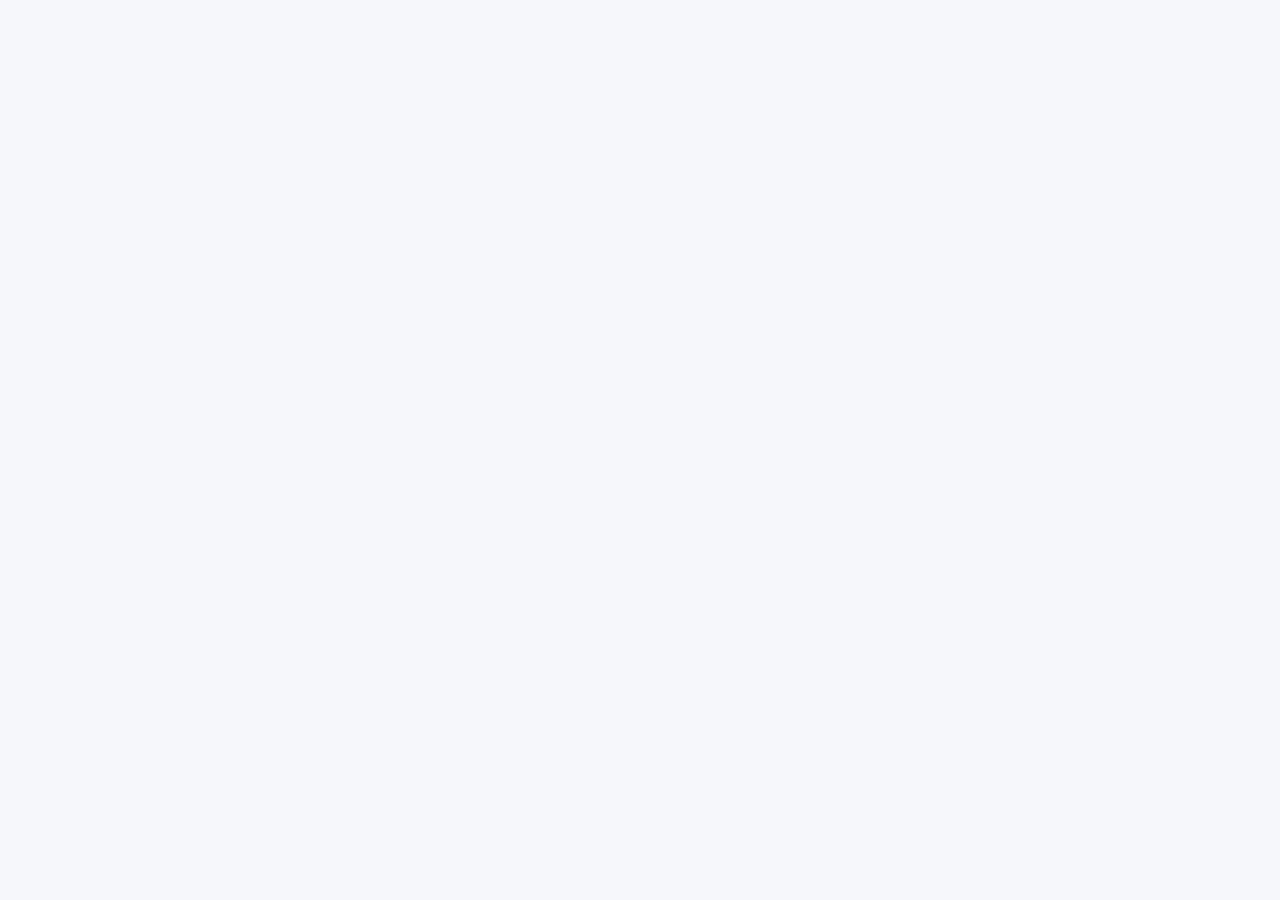
==== championship-blueprint/index.html @ 5289adf3 "Rename featured presentation path and remove kimi URL" ====
<!doctype html>
<html lang="en">
  <head>
    <meta charset="UTF-8" />
    <meta name="viewport" content="width=device-width, initial-scale=1.0" />
    <title>Championship Blueprint</title>
    <link rel="preconnect" href="https://fonts.googleapis.com" />
    <link rel="preconnect" href="https://fonts.gstatic.com" crossorigin />
    <link href="https://fonts.googleapis.com/css2?family=Inter:wght@400;500;600&family=JetBrains+Mono:wght@400;700&family=Oswald:wght@500;700&display=swap" rel="stylesheet" />
    <script type="module" crossorigin src="./assets/index-D-6flBVo.js"></script>
    <link rel="stylesheet" crossorigin href="./assets/index-B8lQ7ONb.css">
  </head>
  <body>
    <div id="root"></div>
  </body>
</html>
---- championship-blueprint/assets/index-B8lQ7ONb.css ----
*,:before,:after{--tw-border-spacing-x: 0;--tw-border-spacing-y: 0;--tw-translate-x: 0;--tw-translate-y: 0;--tw-rotate: 0;--tw-skew-x: 0;--tw-skew-y: 0;--tw-scale-x: 1;--tw-scale-y: 1;--tw-pan-x: ;--tw-pan-y: ;--tw-pinch-zoom: ;--tw-scroll-snap-strictness: proximity;--tw-gradient-from-position: ;--tw-gradient-via-position: ;--tw-gradient-to-position: ;--tw-ordinal: ;--tw-slashed-zero: ;--tw-numeric-figure: ;--tw-numeric-spacing: ;--tw-numeric-fraction: ;--tw-ring-inset: ;--tw-ring-offset-width: 0px;--tw-ring-offset-color: #fff;--tw-ring-color: rgb(59 130 246 / .5);--tw-ring-offset-shadow: 0 0 #0000;--tw-ring-shadow: 0 0 #0000;--tw-shadow: 0 0 #0000;--tw-shadow-colored: 0 0 #0000;--tw-blur: ;--tw-brightness: ;--tw-contrast: ;--tw-grayscale: ;--tw-hue-rotate: ;--tw-invert: ;--tw-saturate: ;--tw-sepia: ;--tw-drop-shadow: ;--tw-backdrop-blur: ;--tw-backdrop-brightness: ;--tw-backdrop-contrast: ;--tw-backdrop-grayscale: ;--tw-backdrop-hue-rotate: ;--tw-backdrop-invert: ;--tw-backdrop-opacity: ;--tw-backdrop-saturate: ;--tw-backdrop-sepia: ;--tw-contain-size: ;--tw-contain-layout: ;--tw-contain-paint: ;--tw-contain-style: }::backdrop{--tw-border-spacing-x: 0;--tw-border-spacing-y: 0;--tw-translate-x: 0;--tw-translate-y: 0;--tw-rotate: 0;--tw-skew-x: 0;--tw-skew-y: 0;--tw-scale-x: 1;--tw-scale-y: 1;--tw-pan-x: ;--tw-pan-y: ;--tw-pinch-zoom: ;--tw-scroll-snap-strictness: proximity;--tw-gradient-from-position: ;--tw-gradient-via-position: ;--tw-gradient-to-position: ;--tw-ordinal: ;--tw-slashed-zero: ;--tw-numeric-figure: ;--tw-numeric-spacing: ;--tw-numeric-fraction: ;--tw-ring-inset: ;--tw-ring-offset-width: 0px;--tw-ring-offset-color: #fff;--tw-ring-color: rgb(59 130 246 / .5);--tw-ring-offset-shadow: 0 0 #0000;--tw-ring-shadow: 0 0 #0000;--tw-shadow: 0 0 #0000;--tw-shadow-colored: 0 0 #0000;--tw-blur: ;--tw-brightness: ;--tw-contrast: ;--tw-grayscale: ;--tw-hue-rotate: ;--tw-invert: ;--tw-saturate: ;--tw-sepia: ;--tw-drop-shadow: ;--tw-backdrop-blur: ;--tw-backdrop-brightness: ;--tw-backdrop-contrast: ;--tw-backdrop-grayscale: ;--tw-backdrop-hue-rotate: ;--tw-backdrop-invert: ;--tw-backdrop-opacity: ;--tw-backdrop-saturate: ;--tw-backdrop-sepia: ;--tw-contain-size: ;--tw-contain-layout: ;--tw-contain-paint: ;--tw-contain-style: }*,:before,:after{box-sizing:border-box;border-width:0;border-style:solid;border-color:#e5e7eb}:before,:after{--tw-content: ""}html,:host{line-height:1.5;-webkit-text-size-adjust:100%;-moz-tab-size:4;-o-tab-size:4;tab-size:4;font-family:ui-sans-serif,system-ui,sans-serif,"Apple Color Emoji","Segoe UI Emoji",Segoe UI Symbol,"Noto Color Emoji";font-feature-settings:normal;font-variation-settings:normal;-webkit-tap-highlight-color:transparent}body{margin:0;line-height:inherit}hr{height:0;color:inherit;border-top-width:1px}abbr:where([title]){-webkit-text-decoration:underline dotted;text-decoration:underline dotted}h1,h2,h3,h4,h5,h6{font-size:inherit;font-weight:inherit}a{color:inherit;text-decoration:inherit}b,strong{font-weight:bolder}code,kbd,samp,pre{font-family:JetBrains Mono,monospace;font-feature-settings:normal;font-variation-settings:normal;font-size:1em}small{font-size:80%}sub,sup{font-size:75%;line-height:0;position:relative;vertical-align:baseline}sub{bottom:-.25em}sup{top:-.5em}table{text-indent:0;border-color:inherit;border-collapse:collapse}button,input,optgroup,select,textarea{font-family:inherit;font-feature-settings:inherit;font-variation-settings:inherit;font-size:100%;font-weight:inherit;line-height:inherit;letter-spacing:inherit;color:inherit;margin:0;padding:0}button,select{text-transform:none}button,input:where([type=button]),input:where([type=reset]),input:where([type=submit]){-webkit-appearance:button;background-color:transparent;background-image:none}:-moz-focusring{outline:auto}:-moz-ui-invalid{box-shadow:none}progress{vertical-align:baseline}::-webkit-inner-spin-button,::-webkit-outer-spin-button{height:auto}[type=search]{-webkit-appearance:textfield;outline-offset:-2px}::-webkit-search-decoration{-webkit-appearance:none}::-webkit-file-upload-button{-webkit-appearance:button;font:inherit}summary{display:list-item}blockquote,dl,dd,h1,h2,h3,h4,h5,h6,hr,figure,p,pre{margin:0}fieldset{margin:0;padding:0}legend{padding:0}ol,ul,menu{list-style:none;margin:0;padding:0}dialog{padding:0}textarea{resize:vertical}input::-moz-placeholder,textarea::-moz-placeholder{opacity:1;color:#9ca3af}input::placeholder,textarea::placeholder{opacity:1;color:#9ca3af}button,[role=button]{cursor:pointer}:disabled{cursor:default}img,svg,video,canvas,audio,iframe,embed,object{display:block;vertical-align:middle}img,video{max-width:100%;height:auto}[hidden]:where(:not([hidden=until-found])){display:none}:root{--background: 220 30% 97%;--foreground: 216 55% 14%;--card: 0 0% 100%;--card-foreground: 216 55% 14%;--popover: 0 0% 100%;--popover-foreground: 216 55% 14%;--primary: 48 91% 52%;--primary-foreground: 216 55% 14%;--secondary: 220 25% 94%;--secondary-foreground: 216 55% 14%;--muted: 220 25% 94%;--muted-foreground: 218 18% 50%;--accent: 216 55% 14%;--accent-foreground: 0 0% 100%;--destructive: 355 78% 56%;--destructive-foreground: 0 0% 100%;--border: 220 20% 88%;--input: 220 20% 88%;--ring: 48 91% 52%;--radius: .625rem;--sidebar-background: 0 0% 100%;--sidebar-foreground: 216 55% 14%;--sidebar-primary: 48 91% 52%;--sidebar-primary-foreground: 216 55% 14%;--sidebar-accent: 220 25% 94%;--sidebar-accent-foreground: 216 55% 14%;--sidebar-border: 220 20% 88%;--sidebar-ring: 48 91% 52%}body{background-color:hsl(var(--background));color:hsl(var(--foreground));font-family:Inter,sans-serif;-webkit-font-smoothing:antialiased;-moz-osx-font-smoothing:grayscale}h1,h2,h3,h4,h5,h6{font-family:Oswald,sans-serif}*{border-color:hsl(var(--border))}.container{width:100%}@media(min-width:640px){.container{max-width:640px}}@media(min-width:768px){.container{max-width:768px}}@media(min-width:1024px){.container{max-width:1024px}}@media(min-width:1280px){.container{max-width:1280px}}@media(min-width:1536px){.container{max-width:1536px}}.sr-only{position:absolute;width:1px;height:1px;padding:0;margin:-1px;overflow:hidden;clip:rect(0,0,0,0);white-space:nowrap;border-width:0}.pointer-events-none{pointer-events:none}.visible{visibility:visible}.invisible{visibility:hidden}.fixed{position:fixed}.absolute{position:absolute}.relative{position:relative}.inset-0{inset:0}.inset-x-0{left:0;right:0}.inset-y-0{top:0;bottom:0}.-bottom-12{bottom:-3rem}.-left-12{left:-3rem}.-right-12{right:-3rem}.-top-12{top:-3rem}.bottom-0{bottom:0}.bottom-20{bottom:5rem}.bottom-6{bottom:1.5rem}.left-0{left:0}.left-1\/2{left:50%}.left-10{left:2.5rem}.left-2{left:.5rem}.left-\[50\%\]{left:50%}.right-0{right:0}.right-1{right:.25rem}.right-10{right:2.5rem}.right-2{right:.5rem}.right-3{right:.75rem}.right-4{right:1rem}.top-0{top:0}.top-1\.5{top:.375rem}.top-1\/2{top:50%}.top-20{top:5rem}.top-3\.5{top:.875rem}.top-4{top:1rem}.top-\[1px\]{top:1px}.top-\[50\%\]{top:50%}.top-\[60\%\]{top:60%}.top-full{top:100%}.isolate{isolation:isolate}.z-10{z-index:10}.z-20{z-index:20}.z-50{z-index:50}.z-\[1\]{z-index:1}.order-first{order:-9999}.order-last{order:9999}.col-start-2{grid-column-start:2}.row-span-2{grid-row:span 2 / span 2}.row-start-1{grid-row-start:1}.\!m-0{margin:0!important}.-mx-1{margin-left:-.25rem;margin-right:-.25rem}.-my-2{margin-top:-.5rem;margin-bottom:-.5rem}.mx-2{margin-left:.5rem;margin-right:.5rem}.mx-3\.5{margin-left:.875rem;margin-right:.875rem}.mx-auto{margin-left:auto;margin-right:auto}.my-0{margin-top:0;margin-bottom:0}.my-0\.5{margin-top:.125rem;margin-bottom:.125rem}.my-1{margin-top:.25rem;margin-bottom:.25rem}.-ml-4{margin-left:-1rem}.-mt-4{margin-top:-1rem}.mb-1{margin-bottom:.25rem}.mb-10{margin-bottom:2.5rem}.mb-16{margin-bottom:4rem}.mb-2{margin-bottom:.5rem}.mb-20{margin-bottom:5rem}.mb-24{margin-bottom:6rem}.mb-3{margin-bottom:.75rem}.mb-4{margin-bottom:1rem}.mb-5{margin-bottom:1.25rem}.mb-6{margin-bottom:1.5rem}.mb-8{margin-bottom:2rem}.ml-1{margin-left:.25rem}.ml-4{margin-left:1rem}.ml-auto{margin-left:auto}.mt-1{margin-top:.25rem}.mt-1\.5{margin-top:.375rem}.mt-16{margin-top:4rem}.mt-2{margin-top:.5rem}.mt-4{margin-top:1rem}.mt-auto{margin-top:auto}.line-clamp-1{overflow:hidden;display:-webkit-box;-webkit-box-orient:vertical;-webkit-line-clamp:1}.line-clamp-2{overflow:hidden;display:-webkit-box;-webkit-box-orient:vertical;-webkit-line-clamp:2}.block{display:block}.inline-block{display:inline-block}.flex{display:flex}.inline-flex{display:inline-flex}.table{display:table}.table-caption{display:table-caption}.table-cell{display:table-cell}.table-row{display:table-row}.grid{display:grid}.hidden{display:none}.aspect-square{aspect-ratio:1 / 1}.aspect-video{aspect-ratio:16 / 9}.size-10{width:2.5rem;height:2.5rem}.size-2{width:.5rem;height:.5rem}.size-2\.5{width:.625rem;height:.625rem}.size-3{width:.75rem;height:.75rem}.size-3\.5{width:.875rem;height:.875rem}.size-4{width:1rem;height:1rem}.size-6{width:1.5rem;height:1.5rem}.size-7{width:1.75rem;height:1.75rem}.size-8{width:2rem;height:2rem}.size-9{width:2.25rem;height:2.25rem}.size-auto{width:auto;height:auto}.size-full{width:100%;height:100%}.h-0\.5{height:.125rem}.h-1{height:.25rem}.h-1\.5{height:.375rem}.h-10{height:2.5rem}.h-12{height:3rem}.h-14{height:3.5rem}.h-2{height:.5rem}.h-2\.5{height:.625rem}.h-32{height:8rem}.h-4{height:1rem}.h-5{height:1.25rem}.h-6{height:1.5rem}.h-64{height:16rem}.h-7{height:1.75rem}.h-8{height:2rem}.h-80{height:20rem}.h-9{height:2.25rem}.h-96{height:24rem}.h-\[1\.15rem\]{height:1.15rem}.h-\[calc\(100\%-1px\)\]{height:calc(100% - 1px)}.h-\[var\(--radix-navigation-menu-viewport-height\)\]{height:var(--radix-navigation-menu-viewport-height)}.h-\[var\(--radix-select-trigger-height\)\]{height:var(--radix-select-trigger-height)}.h-auto{height:auto}.h-full{height:100%}.h-px{height:1px}.h-svh{height:100svh}.max-h-\[300px\]{max-height:300px}.min-h-0{min-height:0px}.min-h-16{min-height:4rem}.min-h-4{min-height:1rem}.min-h-svh{min-height:100svh}.w-0{width:0px}.w-1{width:.25rem}.w-10{width:2.5rem}.w-12{width:3rem}.w-14{width:3.5rem}.w-16{width:4rem}.w-2{width:.5rem}.w-2\.5{width:.625rem}.w-3{width:.75rem}.w-3\/4{width:75%}.w-32{width:8rem}.w-4{width:1rem}.w-5{width:1.25rem}.w-64{width:16rem}.w-72{width:18rem}.w-8{width:2rem}.w-80{width:20rem}.w-9{width:2.25rem}.w-96{width:24rem}.w-\[100px\]{width:100px}.w-auto{width:auto}.w-fit{width:-moz-fit-content;width:fit-content}.w-full{width:100%}.w-max{width:-moz-max-content;width:max-content}.w-px{width:1px}.min-w-0{min-width:0px}.min-w-10{min-width:2.5rem}.min-w-5{min-width:1.25rem}.min-w-8{min-width:2rem}.min-w-9{min-width:2.25rem}.min-w-\[12rem\]{min-width:12rem}.min-w-\[8rem\]{min-width:8rem}.min-w-\[var\(--radix-select-trigger-width\)\]{min-width:var(--radix-select-trigger-width)}.max-w-\[calc\(100\%-2rem\)\]{max-width:calc(100% - 2rem)}.max-w-max{max-width:-moz-max-content;max-width:max-content}.max-w-sm{max-width:24rem}.flex-1{flex:1 1 0%}.flex-shrink-0,.shrink-0{flex-shrink:0}.grow{flex-grow:1}.grow-0{flex-grow:0}.basis-full{flex-basis:100%}.caption-bottom{caption-side:bottom}.border-collapse{border-collapse:collapse}.-translate-x-1\/2{--tw-translate-x: -50%;transform:translate(var(--tw-translate-x),var(--tw-translate-y)) rotate(var(--tw-rotate)) skew(var(--tw-skew-x)) skewY(var(--tw-skew-y)) scaleX(var(--tw-scale-x)) scaleY(var(--tw-scale-y))}.-translate-x-px{--tw-translate-x: -1px;transform:translate(var(--tw-translate-x),var(--tw-translate-y)) rotate(var(--tw-rotate)) skew(var(--tw-skew-x)) skewY(var(--tw-skew-y)) scaleX(var(--tw-scale-x)) scaleY(var(--tw-scale-y))}.-translate-y-1\/2{--tw-translate-y: -50%;transform:translate(var(--tw-translate-x),var(--tw-translate-y)) rotate(var(--tw-rotate)) skew(var(--tw-skew-x)) skewY(var(--tw-skew-y)) scaleX(var(--tw-scale-x)) scaleY(var(--tw-scale-y))}.translate-x-\[-50\%\]{--tw-translate-x: -50%;transform:translate(var(--tw-translate-x),var(--tw-translate-y)) rotate(var(--tw-rotate)) skew(var(--tw-skew-x)) skewY(var(--tw-skew-y)) scaleX(var(--tw-scale-x)) scaleY(var(--tw-scale-y))}.translate-x-px{--tw-translate-x: 1px;transform:translate(var(--tw-translate-x),var(--tw-translate-y)) rotate(var(--tw-rotate)) skew(var(--tw-skew-x)) skewY(var(--tw-skew-y)) scaleX(var(--tw-scale-x)) scaleY(var(--tw-scale-y))}.translate-y-0\.5{--tw-translate-y: .125rem;transform:translate(var(--tw-translate-x),var(--tw-translate-y)) rotate(var(--tw-rotate)) skew(var(--tw-skew-x)) skewY(var(--tw-skew-y)) scaleX(var(--tw-scale-x)) scaleY(var(--tw-scale-y))}.translate-y-\[-50\%\]{--tw-translate-y: -50%;transform:translate(var(--tw-translate-x),var(--tw-translate-y)) rotate(var(--tw-rotate)) skew(var(--tw-skew-x)) skewY(var(--tw-skew-y)) scaleX(var(--tw-scale-x)) scaleY(var(--tw-scale-y))}.translate-y-\[calc\(-50\%_-_2px\)\]{--tw-translate-y: calc(-50% - 2px) ;transform:translate(var(--tw-translate-x),var(--tw-translate-y)) rotate(var(--tw-rotate)) skew(var(--tw-skew-x)) skewY(var(--tw-skew-y)) scaleX(var(--tw-scale-x)) scaleY(var(--tw-scale-y))}.rotate-45{--tw-rotate: 45deg;transform:translate(var(--tw-translate-x),var(--tw-translate-y)) rotate(var(--tw-rotate)) skew(var(--tw-skew-x)) skewY(var(--tw-skew-y)) scaleX(var(--tw-scale-x)) scaleY(var(--tw-scale-y))}.rotate-90{--tw-rotate: 90deg;transform:translate(var(--tw-translate-x),var(--tw-translate-y)) rotate(var(--tw-rotate)) skew(var(--tw-skew-x)) skewY(var(--tw-skew-y)) scaleX(var(--tw-scale-x)) scaleY(var(--tw-scale-y))}.transform{transform:translate(var(--tw-translate-x),var(--tw-translate-y)) rotate(var(--tw-rotate)) skew(var(--tw-skew-x)) skewY(var(--tw-skew-y)) scaleX(var(--tw-scale-x)) scaleY(var(--tw-scale-y))}@keyframes caret-blink{0%,70%,to{opacity:1}20%,50%{opacity:0}}.animate-caret-blink{animation:caret-blink 1.25s ease-out infinite}@keyframes pulse{50%{opacity:.5}}.animate-pulse{animation:pulse 2s cubic-bezier(.4,0,.6,1) infinite}@keyframes spin{to{transform:rotate(360deg)}}.animate-spin{animation:spin 1s linear infinite}.cursor-default{cursor:default}.cursor-pointer{cursor:pointer}.cursor-text{cursor:text}.touch-none{touch-action:none}.select-none{-webkit-user-select:none;-moz-user-select:none;user-select:none}.resize-none{resize:none}.resize{resize:both}.scroll-my-1{scroll-margin-top:.25rem;scroll-margin-bottom:.25rem}.scroll-py-1{scroll-padding-top:.25rem;scroll-padding-bottom:.25rem}.list-disc{list-style-type:disc}.list-none{list-style-type:none}.auto-rows-min{grid-auto-rows:min-content}.grid-cols-1{grid-template-columns:repeat(1,minmax(0,1fr))}.grid-cols-\[0_1fr\]{grid-template-columns:0 1fr}.grid-rows-\[auto_auto\]{grid-template-rows:auto auto}.flex-row{flex-direction:row}.flex-col{flex-direction:column}.flex-col-reverse{flex-direction:column-reverse}.flex-wrap{flex-wrap:wrap}.place-content-center{place-content:center}.items-start{align-items:flex-start}.items-end{align-items:flex-end}.items-center{align-items:center}.items-stretch{align-items:stretch}.justify-start{justify-content:flex-start}.justify-end{justify-content:flex-end}.justify-center{justify-content:center}.justify-between{justify-content:space-between}.justify-items-start{justify-items:start}.gap-0\.5{gap:.125rem}.gap-1{gap:.25rem}.gap-1\.5{gap:.375rem}.gap-10{gap:2.5rem}.gap-2{gap:.5rem}.gap-2\.5{gap:.625rem}.gap-3{gap:.75rem}.gap-4{gap:1rem}.gap-5{gap:1.25rem}.gap-6{gap:1.5rem}.gap-7{gap:1.75rem}.gap-8{gap:2rem}.gap-\[--spacing\(var\(--gap\)\)\]{gap:var(--spacing(var(--gap)))}.gap-y-0\.5{row-gap:.125rem}.self-start{align-self:flex-start}.self-stretch{align-self:stretch}.justify-self-end{justify-self:end}.overflow-auto{overflow:auto}.overflow-hidden{overflow:hidden}.overflow-x-auto{overflow-x:auto}.overflow-y-auto{overflow-y:auto}.overflow-x-hidden{overflow-x:hidden}.whitespace-nowrap{white-space:nowrap}.text-balance{text-wrap:balance}.break-words{overflow-wrap:break-word}.rounded-2xl{border-radius:1rem}.rounded-\[2px\]{border-radius:2px}.rounded-\[4px\]{border-radius:4px}.rounded-\[calc\(var\(--radius\)-5px\)\]{border-radius:calc(var(--radius) - 5px)}.rounded-\[inherit\]{border-radius:inherit}.rounded-full{border-radius:9999px}.rounded-lg{border-radius:var(--radius)}.rounded-md{border-radius:calc(var(--radius) - 2px)}.rounded-none{border-radius:0}.rounded-sm{border-radius:calc(var(--radius) - 4px)}.rounded-xl{border-radius:calc(var(--radius) + 4px)}.rounded-xs{border-radius:calc(var(--radius) - 6px)}.rounded-l-md{border-top-left-radius:calc(var(--radius) - 2px);border-bottom-left-radius:calc(var(--radius) - 2px)}.rounded-r-md{border-top-right-radius:calc(var(--radius) - 2px);border-bottom-right-radius:calc(var(--radius) - 2px)}.rounded-t-2xl{border-top-left-radius:1rem;border-top-right-radius:1rem}.rounded-tl-sm{border-top-left-radius:calc(var(--radius) - 4px)}.border{border-width:1px}.border-0{border-width:0px}.border-\[1\.5px\]{border-width:1.5px}.border-y{border-top-width:1px;border-bottom-width:1px}.border-b{border-bottom-width:1px}.border-l{border-left-width:1px}.border-r{border-right-width:1px}.border-t{border-top-width:1px}.border-dashed{border-style:dashed}.border-border{border-color:hsl(var(--border))}.border-border\/50{border-color:hsl(var(--border) / .5)}.border-input{border-color:hsl(var(--input))}.border-primary{border-color:hsl(var(--primary))}.border-sidebar-border{border-color:hsl(var(--sidebar-border))}.border-transparent{border-color:transparent}.border-l-transparent{border-left-color:transparent}.border-t-transparent{border-top-color:transparent}.bg-accent{background-color:hsl(var(--accent))}.bg-background{background-color:hsl(var(--background))}.bg-black\/50{background-color:#00000080}.bg-border{background-color:hsl(var(--border))}.bg-card{background-color:hsl(var(--card))}.bg-destructive{--tw-bg-opacity: 1;background-color:hsl(var(--destructive) / var(--tw-bg-opacity, 1))}.bg-foreground{background-color:hsl(var(--foreground))}.bg-gold{--tw-bg-opacity: 1;background-color:rgb(245 197 24 / var(--tw-bg-opacity, 1))}.bg-input{background-color:hsl(var(--input))}.bg-muted{background-color:hsl(var(--muted))}.bg-muted\/50{background-color:hsl(var(--muted) / .5)}.bg-popover{background-color:hsl(var(--popover))}.bg-primary{background-color:hsl(var(--primary))}.bg-primary\/20{background-color:hsl(var(--primary) / .2)}.bg-secondary{background-color:hsl(var(--secondary))}.bg-sidebar{background-color:hsl(var(--sidebar-background))}.bg-sidebar-border{background-color:hsl(var(--sidebar-border))}.bg-transparent{background-color:transparent}.bg-white{--tw-bg-opacity: 1;background-color:rgb(255 255 255 / var(--tw-bg-opacity, 1))}.fill-current{fill:currentColor}.fill-foreground{fill:hsl(var(--foreground))}.fill-primary{fill:hsl(var(--primary))}.p-0{padding:0}.p-1{padding:.25rem}.p-2{padding:.5rem}.p-3{padding:.75rem}.p-4{padding:1rem}.p-5{padding:1.25rem}.p-6{padding:1.5rem}.p-8{padding:2rem}.p-\[3px\]{padding:3px}.p-px{padding:1px}.px-1{padding-left:.25rem;padding-right:.25rem}.px-1\.5{padding-left:.375rem;padding-right:.375rem}.px-2{padding-left:.5rem;padding-right:.5rem}.px-2\.5{padding-left:.625rem;padding-right:.625rem}.px-3{padding-left:.75rem;padding-right:.75rem}.px-4{padding-left:1rem;padding-right:1rem}.px-6{padding-left:1.5rem;padding-right:1.5rem}.py-0\.5{padding-top:.125rem;padding-bottom:.125rem}.py-1{padding-top:.25rem;padding-bottom:.25rem}.py-1\.5{padding-top:.375rem;padding-bottom:.375rem}.py-2{padding-top:.5rem;padding-bottom:.5rem}.py-3{padding-top:.75rem;padding-bottom:.75rem}.py-4{padding-top:1rem;padding-bottom:1rem}.py-6{padding-top:1.5rem;padding-bottom:1.5rem}.pb-3{padding-bottom:.75rem}.pb-4{padding-bottom:1rem}.pb-6{padding-bottom:1.5rem}.pl-2{padding-left:.5rem}.pl-3{padding-left:.75rem}.pl-4{padding-left:1rem}.pl-8{padding-left:2rem}.pr-1{padding-right:.25rem}.pr-2{padding-right:.5rem}.pr-2\.5{padding-right:.625rem}.pr-3{padding-right:.75rem}.pr-8{padding-right:2rem}.pt-0{padding-top:0}.pt-3{padding-top:.75rem}.pt-4{padding-top:1rem}.text-left{text-align:left}.text-center{text-align:center}.align-middle{vertical-align:middle}.font-mono{font-family:JetBrains Mono,monospace}.font-sans{font-family:ui-sans-serif,system-ui,sans-serif,"Apple Color Emoji","Segoe UI Emoji",Segoe UI Symbol,"Noto Color Emoji"}.text-\[0\.8rem\]{font-size:.8rem}.text-base{font-size:1rem;line-height:1.5rem}.text-lg{font-size:1.125rem;line-height:1.75rem}.text-sm{font-size:.875rem;line-height:1.25rem}.text-sm\/relaxed{font-size:.875rem;line-height:1.625}.text-xs{font-size:.75rem;line-height:1rem}.font-bold{font-weight:700}.font-medium{font-weight:500}.font-normal{font-weight:400}.font-semibold{font-weight:600}.uppercase{text-transform:uppercase}.tabular-nums{--tw-numeric-spacing: tabular-nums;font-variant-numeric:var(--tw-ordinal) var(--tw-slashed-zero) var(--tw-numeric-figure) var(--tw-numeric-spacing) var(--tw-numeric-fraction)}.leading-none{line-height:1}.leading-normal{line-height:1.5}.leading-snug{line-height:1.375}.tracking-tight{letter-spacing:-.025em}.tracking-widest{letter-spacing:.1em}.text-accent-foreground{color:hsl(var(--accent-foreground))}.text-background{color:hsl(var(--background))}.text-card-foreground{color:hsl(var(--card-foreground))}.text-current{color:currentColor}.text-destructive{--tw-text-opacity: 1;color:hsl(var(--destructive) / var(--tw-text-opacity, 1))}.text-foreground{color:hsl(var(--foreground))}.text-gold{--tw-text-opacity: 1;color:rgb(245 197 24 / var(--tw-text-opacity, 1))}.text-muted-foreground{color:hsl(var(--muted-foreground))}.text-popover-foreground{color:hsl(var(--popover-foreground))}.text-primary{color:hsl(var(--primary))}.text-primary-foreground{color:hsl(var(--primary-foreground))}.text-secondary-foreground{color:hsl(var(--secondary-foreground))}.text-sidebar-foreground{color:hsl(var(--sidebar-foreground))}.text-sidebar-foreground\/70{color:hsl(var(--sidebar-foreground) / .7)}.text-white{--tw-text-opacity: 1;color:rgb(255 255 255 / var(--tw-text-opacity, 1))}.line-through{text-decoration-line:line-through}.underline-offset-4{text-underline-offset:4px}.opacity-0{opacity:0}.opacity-10{opacity:.1}.opacity-20{opacity:.2}.opacity-50{opacity:.5}.opacity-70{opacity:.7}.opacity-\[0\.03\]{opacity:.03}.opacity-\[0\.04\]{opacity:.04}.shadow{--tw-shadow: 0 1px 3px 0 rgb(0 0 0 / .1), 0 1px 2px -1px rgb(0 0 0 / .1);--tw-shadow-colored: 0 1px 3px 0 var(--tw-shadow-color), 0 1px 2px -1px var(--tw-shadow-color);box-shadow:var(--tw-ring-offset-shadow, 0 0 #0000),var(--tw-ring-shadow, 0 0 #0000),var(--tw-shadow)}.shadow-\[0_0_0_1px_hsl\(var\(--sidebar-border\)\)\]{--tw-shadow: 0 0 0 1px hsl(var(--sidebar-border));--tw-shadow-colored: 0 0 0 1px var(--tw-shadow-color);box-shadow:var(--tw-ring-offset-shadow, 0 0 #0000),var(--tw-ring-shadow, 0 0 #0000),var(--tw-shadow)}.shadow-lg{--tw-shadow: 0 10px 15px -3px rgb(0 0 0 / .1), 0 4px 6px -4px rgb(0 0 0 / .1);--tw-shadow-colored: 0 10px 15px -3px var(--tw-shadow-color), 0 4px 6px -4px var(--tw-shadow-color);box-shadow:var(--tw-ring-offset-shadow, 0 0 #0000),var(--tw-ring-shadow, 0 0 #0000),var(--tw-shadow)}.shadow-md{--tw-shadow: 0 4px 6px -1px rgb(0 0 0 / .1), 0 2px 4px -2px rgb(0 0 0 / .1);--tw-shadow-colored: 0 4px 6px -1px var(--tw-shadow-color), 0 2px 4px -2px var(--tw-shadow-color);box-shadow:var(--tw-ring-offset-shadow, 0 0 #0000),var(--tw-ring-shadow, 0 0 #0000),var(--tw-shadow)}.shadow-none{--tw-shadow: 0 0 #0000;--tw-shadow-colored: 0 0 #0000;box-shadow:var(--tw-ring-offset-shadow, 0 0 #0000),var(--tw-ring-shadow, 0 0 #0000),var(--tw-shadow)}.shadow-sm{--tw-shadow: 0 1px 2px 0 rgb(0 0 0 / .05);--tw-shadow-colored: 0 1px 2px 0 var(--tw-shadow-color);box-shadow:var(--tw-ring-offset-shadow, 0 0 #0000),var(--tw-ring-shadow, 0 0 #0000),var(--tw-shadow)}.shadow-xl{--tw-shadow: 0 20px 25px -5px rgb(0 0 0 / .1), 0 8px 10px -6px rgb(0 0 0 / .1);--tw-shadow-colored: 0 20px 25px -5px var(--tw-shadow-color), 0 8px 10px -6px var(--tw-shadow-color);box-shadow:var(--tw-ring-offset-shadow, 0 0 #0000),var(--tw-ring-shadow, 0 0 #0000),var(--tw-shadow)}.shadow-xs{--tw-shadow: 0 1px 2px 0 rgb(0 0 0 / .05);--tw-shadow-colored: 0 1px 2px 0 var(--tw-shadow-color);box-shadow:var(--tw-ring-offset-shadow, 0 0 #0000),var(--tw-ring-shadow, 0 0 #0000),var(--tw-shadow)}.outline-none{outline:2px solid transparent;outline-offset:2px}.outline{outline-style:solid}.ring-0{--tw-ring-offset-shadow: var(--tw-ring-inset) 0 0 0 var(--tw-ring-offset-width) var(--tw-ring-offset-color);--tw-ring-shadow: var(--tw-ring-inset) 0 0 0 calc(0px + var(--tw-ring-offset-width)) var(--tw-ring-color);box-shadow:var(--tw-ring-offset-shadow),var(--tw-ring-shadow),var(--tw-shadow, 0 0 #0000)}.ring-ring\/50{--tw-ring-color: hsl(var(--ring) / .5)}.ring-sidebar-ring{--tw-ring-color: hsl(var(--sidebar-ring))}.ring-offset-background{--tw-ring-offset-color: hsl(var(--background))}.blur{--tw-blur: blur(8px);filter:var(--tw-blur) var(--tw-brightness) var(--tw-contrast) var(--tw-grayscale) var(--tw-hue-rotate) var(--tw-invert) var(--tw-saturate) var(--tw-sepia) var(--tw-drop-shadow)}.filter{filter:var(--tw-blur) var(--tw-brightness) var(--tw-contrast) var(--tw-grayscale) var(--tw-hue-rotate) var(--tw-invert) var(--tw-saturate) var(--tw-sepia) var(--tw-drop-shadow)}.backdrop-filter{-webkit-backdrop-filter:var(--tw-backdrop-blur) var(--tw-backdrop-brightness) var(--tw-backdrop-contrast) var(--tw-backdrop-grayscale) var(--tw-backdrop-hue-rotate) var(--tw-backdrop-invert) var(--tw-backdrop-opacity) var(--tw-backdrop-saturate) var(--tw-backdrop-sepia);backdrop-filter:var(--tw-backdrop-blur) var(--tw-backdrop-brightness) var(--tw-backdrop-contrast) var(--tw-backdrop-grayscale) var(--tw-backdrop-hue-rotate) var(--tw-backdrop-invert) var(--tw-backdrop-opacity) var(--tw-backdrop-saturate) var(--tw-backdrop-sepia)}.transition{transition-property:color,background-color,border-color,text-decoration-color,fill,stroke,opacity,box-shadow,transform,filter,backdrop-filter;transition-timing-function:cubic-bezier(.4,0,.2,1);transition-duration:.15s}.transition-\[color\,box-shadow\]{transition-property:color,box-shadow;transition-timing-function:cubic-bezier(.4,0,.2,1);transition-duration:.15s}.transition-\[left\,right\,width\]{transition-property:left,right,width;transition-timing-function:cubic-bezier(.4,0,.2,1);transition-duration:.15s}.transition-\[margin\,opacity\]{transition-property:margin,opacity;transition-timing-function:cubic-bezier(.4,0,.2,1);transition-duration:.15s}.transition-\[width\,height\,padding\]{transition-property:width,height,padding;transition-timing-function:cubic-bezier(.4,0,.2,1);transition-duration:.15s}.transition-\[width\]{transition-property:width;transition-timing-function:cubic-bezier(.4,0,.2,1);transition-duration:.15s}.transition-all{transition-property:all;transition-timing-function:cubic-bezier(.4,0,.2,1);transition-duration:.15s}.transition-colors{transition-property:color,background-color,border-color,text-decoration-color,fill,stroke;transition-timing-function:cubic-bezier(.4,0,.2,1);transition-duration:.15s}.transition-none{transition-property:none}.transition-opacity{transition-property:opacity;transition-timing-function:cubic-bezier(.4,0,.2,1);transition-duration:.15s}.transition-shadow{transition-property:box-shadow;transition-timing-function:cubic-bezier(.4,0,.2,1);transition-duration:.15s}.transition-transform{transition-property:transform;transition-timing-function:cubic-bezier(.4,0,.2,1);transition-duration:.15s}.duration-100{transition-duration:.1s}.duration-1000{transition-duration:1s}.duration-200{transition-duration:.2s}.duration-300{transition-duration:.3s}.ease-in-out{transition-timing-function:cubic-bezier(.4,0,.2,1)}.ease-linear{transition-timing-function:linear}@keyframes enter{0%{opacity:var(--tw-enter-opacity, 1);transform:translate3d(var(--tw-enter-translate-x, 0),var(--tw-enter-translate-y, 0),0) scale3d(var(--tw-enter-scale, 1),var(--tw-enter-scale, 1),var(--tw-enter-scale, 1)) rotate(var(--tw-enter-rotate, 0))}}@keyframes exit{to{opacity:var(--tw-exit-opacity, 1);transform:translate3d(var(--tw-exit-translate-x, 0),var(--tw-exit-translate-y, 0),0) scale3d(var(--tw-exit-scale, 1),var(--tw-exit-scale, 1),var(--tw-exit-scale, 1)) rotate(var(--tw-exit-rotate, 0))}}.animate-in{animation-name:enter;animation-duration:.15s;--tw-enter-opacity: initial;--tw-enter-scale: initial;--tw-enter-rotate: initial;--tw-enter-translate-x: initial;--tw-enter-translate-y: initial}.fade-in-0{--tw-enter-opacity: 0}.zoom-in-95{--tw-enter-scale: .95}.duration-100{animation-duration:.1s}.duration-1000{animation-duration:1s}.duration-200{animation-duration:.2s}.duration-300{animation-duration:.3s}.ease-in-out{animation-timing-function:cubic-bezier(.4,0,.2,1)}.ease-linear{animation-timing-function:linear}.font-heading{font-family:Oswald,sans-serif}.font-body{font-family:Inter,sans-serif}.font-mono{font-family:JetBrains Mono,monospace}.\[--cell-size\:--spacing\(8\)\]{--cell-size: var(--spacing(8))}.selection\:bg-primary *::-moz-selection{background-color:hsl(var(--primary))}.selection\:bg-primary *::selection{background-color:hsl(var(--primary))}.selection\:text-primary-foreground *::-moz-selection{color:hsl(var(--primary-foreground))}.selection\:text-primary-foreground *::selection{color:hsl(var(--primary-foreground))}.selection\:bg-primary::-moz-selection{background-color:hsl(var(--primary))}.selection\:bg-primary::selection{background-color:hsl(var(--primary))}.selection\:text-primary-foreground::-moz-selection{color:hsl(var(--primary-foreground))}.selection\:text-primary-foreground::selection{color:hsl(var(--primary-foreground))}.file\:inline-flex::file-selector-button{display:inline-flex}.file\:h-7::file-selector-button{height:1.75rem}.file\:border-0::file-selector-button{border-width:0px}.file\:bg-transparent::file-selector-button{background-color:transparent}.file\:text-sm::file-selector-button{font-size:.875rem;line-height:1.25rem}.file\:font-medium::file-selector-button{font-weight:500}.file\:text-foreground::file-selector-button{color:hsl(var(--foreground))}.placeholder\:text-muted-foreground::-moz-placeholder{color:hsl(var(--muted-foreground))}.placeholder\:text-muted-foreground::placeholder{color:hsl(var(--muted-foreground))}.after\:absolute:after{content:var(--tw-content);position:absolute}.after\:-inset-2:after{content:var(--tw-content);inset:-.5rem}.after\:inset-y-0:after{content:var(--tw-content);top:0;bottom:0}.after\:left-1\/2:after{content:var(--tw-content);left:50%}.after\:w-1:after{content:var(--tw-content);width:.25rem}.after\:w-\[2px\]:after{content:var(--tw-content);width:2px}.after\:-translate-x-1\/2:after{content:var(--tw-content);--tw-translate-x: -50%;transform:translate(var(--tw-translate-x),var(--tw-translate-y)) rotate(var(--tw-rotate)) skew(var(--tw-skew-x)) skewY(var(--tw-skew-y)) scaleX(var(--tw-scale-x)) scaleY(var(--tw-scale-y))}.first\:rounded-l-md:first-child{border-top-left-radius:calc(var(--radius) - 2px);border-bottom-left-radius:calc(var(--radius) - 2px)}.first\:border-l:first-child{border-left-width:1px}.last\:mt-0:last-child{margin-top:0}.last\:rounded-r-md:last-child{border-top-right-radius:calc(var(--radius) - 2px);border-bottom-right-radius:calc(var(--radius) - 2px)}.last\:border-b-0:last-child{border-bottom-width:0px}.hover\:bg-accent:hover{background-color:hsl(var(--accent))}.hover\:bg-destructive\/90:hover{background-color:hsl(var(--destructive) / .9)}.hover\:bg-muted:hover{background-color:hsl(var(--muted))}.hover\:bg-muted\/50:hover{background-color:hsl(var(--muted) / .5)}.hover\:bg-primary\/90:hover{background-color:hsl(var(--primary) / .9)}.hover\:bg-secondary\/80:hover{background-color:hsl(var(--secondary) / .8)}.hover\:bg-sidebar-accent:hover{background-color:hsl(var(--sidebar-accent))}.hover\:text-accent-foreground:hover{color:hsl(var(--accent-foreground))}.hover\:text-foreground:hover{color:hsl(var(--foreground))}.hover\:text-muted-foreground:hover{color:hsl(var(--muted-foreground))}.hover\:text-sidebar-accent-foreground:hover{color:hsl(var(--sidebar-accent-foreground))}.hover\:underline:hover{text-decoration-line:underline}.hover\:opacity-100:hover{opacity:1}.hover\:shadow-\[0_0_0_1px_hsl\(var\(--sidebar-accent\)\)\]:hover{--tw-shadow: 0 0 0 1px hsl(var(--sidebar-accent));--tw-shadow-colored: 0 0 0 1px var(--tw-shadow-color);box-shadow:var(--tw-ring-offset-shadow, 0 0 #0000),var(--tw-ring-shadow, 0 0 #0000),var(--tw-shadow)}.hover\:ring-4:hover{--tw-ring-offset-shadow: var(--tw-ring-inset) 0 0 0 var(--tw-ring-offset-width) var(--tw-ring-offset-color);--tw-ring-shadow: var(--tw-ring-inset) 0 0 0 calc(4px + var(--tw-ring-offset-width)) var(--tw-ring-color);box-shadow:var(--tw-ring-offset-shadow),var(--tw-ring-shadow),var(--tw-shadow, 0 0 #0000)}.hover\:after\:bg-sidebar-border:hover:after{content:var(--tw-content);background-color:hsl(var(--sidebar-border))}.focus\:z-10:focus{z-index:10}.focus\:bg-accent:focus{background-color:hsl(var(--accent))}.focus\:text-accent-foreground:focus{color:hsl(var(--accent-foreground))}.focus\:ring-2:focus{--tw-ring-offset-shadow: var(--tw-ring-inset) 0 0 0 var(--tw-ring-offset-width) var(--tw-ring-offset-color);--tw-ring-shadow: var(--tw-ring-inset) 0 0 0 calc(2px + var(--tw-ring-offset-width)) var(--tw-ring-color);box-shadow:var(--tw-ring-offset-shadow),var(--tw-ring-shadow),var(--tw-shadow, 0 0 #0000)}.focus\:ring-ring:focus{--tw-ring-color: hsl(var(--ring))}.focus\:ring-offset-2:focus{--tw-ring-offset-width: 2px}.focus-visible\:z-10:focus-visible{z-index:10}.focus-visible\:border-ring:focus-visible{border-color:hsl(var(--ring))}.focus-visible\:outline-1:focus-visible{outline-width:1px}.focus-visible\:outline-ring:focus-visible{outline-color:hsl(var(--ring))}.focus-visible\:ring-0:focus-visible{--tw-ring-offset-shadow: var(--tw-ring-inset) 0 0 0 var(--tw-ring-offset-width) var(--tw-ring-offset-color);--tw-ring-shadow: var(--tw-ring-inset) 0 0 0 calc(0px + var(--tw-ring-offset-width)) var(--tw-ring-color);box-shadow:var(--tw-ring-offset-shadow),var(--tw-ring-shadow),var(--tw-shadow, 0 0 #0000)}.focus-visible\:ring-1:focus-visible{--tw-ring-offset-shadow: var(--tw-ring-inset) 0 0 0 var(--tw-ring-offset-width) var(--tw-ring-offset-color);--tw-ring-shadow: var(--tw-ring-inset) 0 0 0 calc(1px + var(--tw-ring-offset-width)) var(--tw-ring-color);box-shadow:var(--tw-ring-offset-shadow),var(--tw-ring-shadow),var(--tw-shadow, 0 0 #0000)}.focus-visible\:ring-2:focus-visible{--tw-ring-offset-shadow: var(--tw-ring-inset) 0 0 0 var(--tw-ring-offset-width) var(--tw-ring-offset-color);--tw-ring-shadow: var(--tw-ring-inset) 0 0 0 calc(2px + var(--tw-ring-offset-width)) var(--tw-ring-color);box-shadow:var(--tw-ring-offset-shadow),var(--tw-ring-shadow),var(--tw-shadow, 0 0 #0000)}.focus-visible\:ring-4:focus-visible{--tw-ring-offset-shadow: var(--tw-ring-inset) 0 0 0 var(--tw-ring-offset-width) var(--tw-ring-offset-color);--tw-ring-shadow: var(--tw-ring-inset) 0 0 0 calc(4px + var(--tw-ring-offset-width)) var(--tw-ring-color);box-shadow:var(--tw-ring-offset-shadow),var(--tw-ring-shadow),var(--tw-shadow, 0 0 #0000)}.focus-visible\:ring-\[3px\]:focus-visible{--tw-ring-offset-shadow: var(--tw-ring-inset) 0 0 0 var(--tw-ring-offset-width) var(--tw-ring-offset-color);--tw-ring-shadow: var(--tw-ring-inset) 0 0 0 calc(3px + var(--tw-ring-offset-width)) var(--tw-ring-color);box-shadow:var(--tw-ring-offset-shadow),var(--tw-ring-shadow),var(--tw-shadow, 0 0 #0000)}.focus-visible\:ring-destructive\/20:focus-visible{--tw-ring-color: hsl(var(--destructive) / .2)}.focus-visible\:ring-ring:focus-visible{--tw-ring-color: hsl(var(--ring))}.focus-visible\:ring-ring\/50:focus-visible{--tw-ring-color: hsl(var(--ring) / .5)}.focus-visible\:ring-offset-1:focus-visible{--tw-ring-offset-width: 1px}.active\:bg-sidebar-accent:active{background-color:hsl(var(--sidebar-accent))}.active\:text-sidebar-accent-foreground:active{color:hsl(var(--sidebar-accent-foreground))}.disabled\:pointer-events-none:disabled{pointer-events:none}.disabled\:cursor-not-allowed:disabled{cursor:not-allowed}.disabled\:opacity-50:disabled{opacity:.5}.group\/menu-item:focus-within .group-focus-within\/menu-item\:opacity-100{opacity:1}.group\/menu-item:hover .group-hover\/menu-item\:opacity-100{opacity:1}.peer\/menu-button:hover~.peer-hover\/menu-button\:text-sidebar-accent-foreground{color:hsl(var(--sidebar-accent-foreground))}.peer:disabled~.peer-disabled\:cursor-not-allowed{cursor:not-allowed}.peer:disabled~.peer-disabled\:opacity-50{opacity:.5}.has-\[\>button\]\:ml-\[-0\.45rem\]:has(>button){margin-left:-.45rem}.has-\[\>button\]\:mr-\[-0\.45rem\]:has(>button){margin-right:-.45rem}.has-\[\>kbd\]\:ml-\[-0\.35rem\]:has(>kbd){margin-left:-.35rem}.has-\[\>kbd\]\:mr-\[-0\.35rem\]:has(>kbd){margin-right:-.35rem}.has-\[\>\[data-align\=block-end\]\]\:h-auto:has(>[data-align=block-end]){height:auto}.has-\[\>\[data-align\=block-start\]\]\:h-auto:has(>[data-align=block-start]){height:auto}.has-\[\>textarea\]\:h-auto:has(>textarea){height:auto}.has-\[\>\[data-slot\=field\]\]\:w-full:has(>[data-slot=field]){width:100%}.has-\[\>svg\]\:grid-cols-\[calc\(var\(--spacing\)\*4\)_1fr\]:has(>svg){grid-template-columns:calc(var(--spacing) * 4) 1fr}.has-\[\>\[data-align\=block-end\]\]\:flex-col:has(>[data-align=block-end]){flex-direction:column}.has-\[\>\[data-align\=block-start\]\]\:flex-col:has(>[data-align=block-start]){flex-direction:column}.has-\[\>\[data-slot\=field\]\]\:flex-col:has(>[data-slot=field]){flex-direction:column}.has-\[\>\[data-slot\=field-content\]\]\:items-start:has(>[data-slot=field-content]){align-items:flex-start}.has-\[\>\[data-slot\=button-group\]\]\:gap-2:has(>[data-slot=button-group]){gap:.5rem}.has-\[\>\[data-slot\=checkbox-group\]\]\:gap-3:has(>[data-slot=checkbox-group]){gap:.75rem}.has-\[\>\[data-slot\=radio-group\]\]\:gap-3:has(>[data-slot=radio-group]){gap:.75rem}.has-\[\>svg\]\:gap-x-3:has(>svg){-moz-column-gap:.75rem;column-gap:.75rem}.has-\[\>\[data-slot\=field\]\]\:rounded-md:has(>[data-slot=field]){border-radius:calc(var(--radius) - 2px)}.has-\[\>\[data-slot\=field\]\]\:border:has(>[data-slot=field]){border-width:1px}.has-\[\[data-slot\=input-group-control\]\:focus-visible\]\:border-ring:has([data-slot=input-group-control]:focus-visible){border-color:hsl(var(--ring))}.has-\[\[data-slot\]\[aria-invalid\=true\]\]\:border-destructive:has([data-slot][aria-invalid=true]){--tw-border-opacity: 1;border-color:hsl(var(--destructive) / var(--tw-border-opacity, 1))}.has-\[\>svg\]\:p-0:has(>svg){padding:0}.has-\[\>svg\]\:px-2:has(>svg){padding-left:.5rem;padding-right:.5rem}.has-\[\>svg\]\:px-2\.5:has(>svg){padding-left:.625rem;padding-right:.625rem}.has-\[\>svg\]\:px-3:has(>svg){padding-left:.75rem;padding-right:.75rem}.has-\[\>svg\]\:px-4:has(>svg){padding-left:1rem;padding-right:1rem}.has-\[\[data-slot\=input-group-control\]\:focus-visible\]\:ring-\[3px\]:has([data-slot=input-group-control]:focus-visible){--tw-ring-offset-shadow: var(--tw-ring-inset) 0 0 0 var(--tw-ring-offset-width) var(--tw-ring-offset-color);--tw-ring-shadow: var(--tw-ring-inset) 0 0 0 calc(3px + var(--tw-ring-offset-width)) var(--tw-ring-color);box-shadow:var(--tw-ring-offset-shadow),var(--tw-ring-shadow),var(--tw-shadow, 0 0 #0000)}.has-\[\[data-slot\=input-group-control\]\:focus-visible\]\:ring-ring\/50:has([data-slot=input-group-control]:focus-visible){--tw-ring-color: hsl(var(--ring) / .5)}.has-\[\[data-slot\]\[aria-invalid\=true\]\]\:ring-destructive\/20:has([data-slot][aria-invalid=true]){--tw-ring-color: hsl(var(--destructive) / .2)}.group\/item:has([data-slot=item-description]) .group-has-\[\[data-slot\=item-description\]\]\/item\:translate-y-0\.5{--tw-translate-y: .125rem;transform:translate(var(--tw-translate-x),var(--tw-translate-y)) rotate(var(--tw-rotate)) skew(var(--tw-skew-x)) skewY(var(--tw-skew-y)) scaleX(var(--tw-scale-x)) scaleY(var(--tw-scale-y))}.group\/item:has([data-slot=item-description]) .group-has-\[\[data-slot\=item-description\]\]\/item\:self-start{align-self:flex-start}.group\/field:has([data-orientation=horizontal]) .group-has-\[\[data-orientation\=horizontal\]\]\/field\:text-balance{text-wrap:balance}.group\/input-group:has(>input) .group-has-\[\>input\]\/input-group\:pb-2\.5{padding-bottom:.625rem}.group\/input-group:has(>input) .group-has-\[\>input\]\/input-group\:pt-2\.5{padding-top:.625rem}.aria-disabled\:pointer-events-none[aria-disabled=true]{pointer-events:none}.aria-disabled\:opacity-50[aria-disabled=true]{opacity:.5}.aria-selected\:text-muted-foreground[aria-selected=true]{color:hsl(var(--muted-foreground))}.data-\[disabled\=true\]\:pointer-events-none[data-disabled=true],.data-\[disabled\]\:pointer-events-none[data-disabled]{pointer-events:none}.data-\[vaul-drawer-direction\=bottom\]\:inset-x-0[data-vaul-drawer-direction=bottom]{left:0;right:0}.data-\[vaul-drawer-direction\=left\]\:inset-y-0[data-vaul-drawer-direction=left],.data-\[vaul-drawer-direction\=right\]\:inset-y-0[data-vaul-drawer-direction=right]{top:0;bottom:0}.data-\[vaul-drawer-direction\=top\]\:inset-x-0[data-vaul-drawer-direction=top]{left:0;right:0}.data-\[vaul-drawer-direction\=bottom\]\:bottom-0[data-vaul-drawer-direction=bottom]{bottom:0}.data-\[vaul-drawer-direction\=left\]\:left-0[data-vaul-drawer-direction=left]{left:0}.data-\[vaul-drawer-direction\=right\]\:right-0[data-vaul-drawer-direction=right]{right:0}.data-\[vaul-drawer-direction\=top\]\:top-0[data-vaul-drawer-direction=top]{top:0}.data-\[active\=true\]\:z-10[data-active=true]{z-index:10}.data-\[vaul-drawer-direction\=bottom\]\:mt-24[data-vaul-drawer-direction=bottom]{margin-top:6rem}.data-\[vaul-drawer-direction\=top\]\:mb-24[data-vaul-drawer-direction=top]{margin-bottom:6rem}.data-\[orientation\=horizontal\]\:h-1\.5[data-orientation=horizontal]{height:.375rem}.data-\[orientation\=horizontal\]\:h-full[data-orientation=horizontal]{height:100%}.data-\[orientation\=horizontal\]\:h-px[data-orientation=horizontal]{height:1px}.data-\[orientation\=vertical\]\:h-auto[data-orientation=vertical]{height:auto}.data-\[orientation\=vertical\]\:h-full[data-orientation=vertical]{height:100%}.data-\[panel-group-direction\=vertical\]\:h-px[data-panel-group-direction=vertical]{height:1px}.data-\[size\=default\]\:h-9[data-size=default]{height:2.25rem}.data-\[size\=sm\]\:h-8[data-size=sm]{height:2rem}.data-\[vaul-drawer-direction\=bottom\]\:max-h-\[80vh\][data-vaul-drawer-direction=bottom],.data-\[vaul-drawer-direction\=top\]\:max-h-\[80vh\][data-vaul-drawer-direction=top]{max-height:80vh}.data-\[orientation\=vertical\]\:min-h-44[data-orientation=vertical]{min-height:11rem}.data-\[orientation\=horizontal\]\:w-full[data-orientation=horizontal]{width:100%}.data-\[orientation\=vertical\]\:w-1\.5[data-orientation=vertical]{width:.375rem}.data-\[orientation\=vertical\]\:w-auto[data-orientation=vertical]{width:auto}.data-\[orientation\=vertical\]\:w-full[data-orientation=vertical]{width:100%}.data-\[orientation\=vertical\]\:w-px[data-orientation=vertical]{width:1px}.data-\[panel-group-direction\=vertical\]\:w-full[data-panel-group-direction=vertical]{width:100%}.data-\[vaul-drawer-direction\=left\]\:w-3\/4[data-vaul-drawer-direction=left],.data-\[vaul-drawer-direction\=right\]\:w-3\/4[data-vaul-drawer-direction=right]{width:75%}.data-\[side\=bottom\]\:translate-y-1[data-side=bottom]{--tw-translate-y: .25rem;transform:translate(var(--tw-translate-x),var(--tw-translate-y)) rotate(var(--tw-rotate)) skew(var(--tw-skew-x)) skewY(var(--tw-skew-y)) scaleX(var(--tw-scale-x)) scaleY(var(--tw-scale-y))}.data-\[side\=left\]\:-translate-x-1[data-side=left]{--tw-translate-x: -.25rem;transform:translate(var(--tw-translate-x),var(--tw-translate-y)) rotate(var(--tw-rotate)) skew(var(--tw-skew-x)) skewY(var(--tw-skew-y)) scaleX(var(--tw-scale-x)) scaleY(var(--tw-scale-y))}.data-\[side\=right\]\:translate-x-1[data-side=right]{--tw-translate-x: .25rem;transform:translate(var(--tw-translate-x),var(--tw-translate-y)) rotate(var(--tw-rotate)) skew(var(--tw-skew-x)) skewY(var(--tw-skew-y)) scaleX(var(--tw-scale-x)) scaleY(var(--tw-scale-y))}.data-\[side\=top\]\:-translate-y-1[data-side=top]{--tw-translate-y: -.25rem;transform:translate(var(--tw-translate-x),var(--tw-translate-y)) rotate(var(--tw-rotate)) skew(var(--tw-skew-x)) skewY(var(--tw-skew-y)) scaleX(var(--tw-scale-x)) scaleY(var(--tw-scale-y))}.data-\[state\=checked\]\:translate-x-\[calc\(100\%-2px\)\][data-state=checked]{--tw-translate-x: calc(100% - 2px) ;transform:translate(var(--tw-translate-x),var(--tw-translate-y)) rotate(var(--tw-rotate)) skew(var(--tw-skew-x)) skewY(var(--tw-skew-y)) scaleX(var(--tw-scale-x)) scaleY(var(--tw-scale-y))}.data-\[state\=unchecked\]\:translate-x-0[data-state=unchecked]{--tw-translate-x: 0px;transform:translate(var(--tw-translate-x),var(--tw-translate-y)) rotate(var(--tw-rotate)) skew(var(--tw-skew-x)) skewY(var(--tw-skew-y)) scaleX(var(--tw-scale-x)) scaleY(var(--tw-scale-y))}@keyframes accordion-up{0%{height:var(--radix-accordion-content-height)}to{height:0}}.data-\[state\=closed\]\:animate-accordion-up[data-state=closed]{animation:accordion-up .2s ease-out}@keyframes accordion-down{0%{height:0}to{height:var(--radix-accordion-content-height)}}.data-\[state\=open\]\:animate-accordion-down[data-state=open]{animation:accordion-down .2s ease-out}.data-\[orientation\=vertical\]\:flex-col[data-orientation=vertical],.data-\[panel-group-direction\=vertical\]\:flex-col[data-panel-group-direction=vertical]{flex-direction:column}.data-\[slot\=checkbox-group\]\:gap-3[data-slot=checkbox-group]{gap:.75rem}.data-\[range-end\=true\]\:rounded-md[data-range-end=true]{border-radius:calc(var(--radius) - 2px)}.data-\[range-middle\=true\]\:rounded-none[data-range-middle=true]{border-radius:0}.data-\[range-start\=true\]\:rounded-md[data-range-start=true]{border-radius:calc(var(--radius) - 2px)}.data-\[selected\=true\]\:rounded-none[data-selected=true],.data-\[spacing\=0\]\:rounded-none[data-spacing="0"]{border-radius:0}.data-\[range-end\=true\]\:rounded-r-md[data-range-end=true]{border-top-right-radius:calc(var(--radius) - 2px);border-bottom-right-radius:calc(var(--radius) - 2px)}.data-\[range-start\=true\]\:rounded-l-md[data-range-start=true]{border-top-left-radius:calc(var(--radius) - 2px);border-bottom-left-radius:calc(var(--radius) - 2px)}.data-\[vaul-drawer-direction\=bottom\]\:rounded-t-lg[data-vaul-drawer-direction=bottom]{border-top-left-radius:var(--radius);border-top-right-radius:var(--radius)}.data-\[vaul-drawer-direction\=top\]\:rounded-b-lg[data-vaul-drawer-direction=top]{border-bottom-right-radius:var(--radius);border-bottom-left-radius:var(--radius)}.data-\[spacing\=0\]\:data-\[variant\=outline\]\:border-l-0[data-variant=outline][data-spacing="0"]{border-left-width:0px}.data-\[vaul-drawer-direction\=bottom\]\:border-t[data-vaul-drawer-direction=bottom]{border-top-width:1px}.data-\[vaul-drawer-direction\=left\]\:border-r[data-vaul-drawer-direction=left]{border-right-width:1px}.data-\[vaul-drawer-direction\=right\]\:border-l[data-vaul-drawer-direction=right]{border-left-width:1px}.data-\[vaul-drawer-direction\=top\]\:border-b[data-vaul-drawer-direction=top]{border-bottom-width:1px}.data-\[active\=true\]\:border-ring[data-active=true]{border-color:hsl(var(--ring))}.data-\[state\=checked\]\:border-primary[data-state=checked]{border-color:hsl(var(--primary))}.data-\[active\=true\]\:bg-accent\/50[data-active=true]{background-color:hsl(var(--accent) / .5)}.data-\[active\=true\]\:bg-sidebar-accent[data-active=true]{background-color:hsl(var(--sidebar-accent))}.data-\[range-end\=true\]\:bg-primary[data-range-end=true]{background-color:hsl(var(--primary))}.data-\[range-middle\=true\]\:bg-accent[data-range-middle=true]{background-color:hsl(var(--accent))}.data-\[range-start\=true\]\:bg-primary[data-range-start=true],.data-\[selected-single\=true\]\:bg-primary[data-selected-single=true]{background-color:hsl(var(--primary))}.data-\[selected\=true\]\:bg-accent[data-selected=true]{background-color:hsl(var(--accent))}.data-\[state\=active\]\:bg-background[data-state=active]{background-color:hsl(var(--background))}.data-\[state\=checked\]\:bg-primary[data-state=checked]{background-color:hsl(var(--primary))}.data-\[state\=on\]\:bg-accent[data-state=on],.data-\[state\=open\]\:bg-accent[data-state=open]{background-color:hsl(var(--accent))}.data-\[state\=open\]\:bg-accent\/50[data-state=open]{background-color:hsl(var(--accent) / .5)}.data-\[state\=open\]\:bg-secondary[data-state=open]{background-color:hsl(var(--secondary))}.data-\[state\=selected\]\:bg-muted[data-state=selected]{background-color:hsl(var(--muted))}.data-\[state\=unchecked\]\:bg-input[data-state=unchecked]{background-color:hsl(var(--input))}.data-\[inset\]\:pl-8[data-inset]{padding-left:2rem}.data-\[variant\=label\]\:text-sm[data-variant=label]{font-size:.875rem;line-height:1.25rem}.data-\[variant\=legend\]\:text-base[data-variant=legend]{font-size:1rem;line-height:1.5rem}.data-\[active\=true\]\:font-medium[data-active=true]{font-weight:500}.data-\[active\=true\]\:text-accent-foreground[data-active=true]{color:hsl(var(--accent-foreground))}.data-\[active\=true\]\:text-sidebar-accent-foreground[data-active=true]{color:hsl(var(--sidebar-accent-foreground))}.data-\[error\=true\]\:text-destructive[data-error=true],.data-\[invalid\=true\]\:text-destructive[data-invalid=true]{--tw-text-opacity: 1;color:hsl(var(--destructive) / var(--tw-text-opacity, 1))}.data-\[placeholder\]\:text-muted-foreground[data-placeholder]{color:hsl(var(--muted-foreground))}.data-\[range-end\=true\]\:text-primary-foreground[data-range-end=true]{color:hsl(var(--primary-foreground))}.data-\[range-middle\=true\]\:text-accent-foreground[data-range-middle=true]{color:hsl(var(--accent-foreground))}.data-\[range-start\=true\]\:text-primary-foreground[data-range-start=true],.data-\[selected-single\=true\]\:text-primary-foreground[data-selected-single=true]{color:hsl(var(--primary-foreground))}.data-\[selected\=true\]\:text-accent-foreground[data-selected=true]{color:hsl(var(--accent-foreground))}.data-\[state\=checked\]\:text-primary-foreground[data-state=checked]{color:hsl(var(--primary-foreground))}.data-\[state\=on\]\:text-accent-foreground[data-state=on],.data-\[state\=open\]\:text-accent-foreground[data-state=open]{color:hsl(var(--accent-foreground))}.data-\[state\=open\]\:text-muted-foreground[data-state=open]{color:hsl(var(--muted-foreground))}.data-\[variant\=destructive\]\:text-destructive[data-variant=destructive]{--tw-text-opacity: 1;color:hsl(var(--destructive) / var(--tw-text-opacity, 1))}.data-\[disabled\=true\]\:opacity-50[data-disabled=true],.data-\[disabled\]\:opacity-50[data-disabled]{opacity:.5}.data-\[state\=open\]\:opacity-100[data-state=open]{opacity:1}.data-\[spacing\=0\]\:shadow-none[data-spacing="0"]{--tw-shadow: 0 0 #0000;--tw-shadow-colored: 0 0 #0000;box-shadow:var(--tw-ring-offset-shadow, 0 0 #0000),var(--tw-ring-shadow, 0 0 #0000),var(--tw-shadow)}.data-\[spacing\=default\]\:data-\[variant\=outline\]\:shadow-xs[data-variant=outline][data-spacing=default],.data-\[state\=active\]\:shadow-sm[data-state=active]{--tw-shadow: 0 1px 2px 0 rgb(0 0 0 / .05);--tw-shadow-colored: 0 1px 2px 0 var(--tw-shadow-color);box-shadow:var(--tw-ring-offset-shadow, 0 0 #0000),var(--tw-ring-shadow, 0 0 #0000),var(--tw-shadow)}.data-\[active\=true\]\:ring-\[3px\][data-active=true]{--tw-ring-offset-shadow: var(--tw-ring-inset) 0 0 0 var(--tw-ring-offset-width) var(--tw-ring-offset-color);--tw-ring-shadow: var(--tw-ring-inset) 0 0 0 calc(3px + var(--tw-ring-offset-width)) var(--tw-ring-color);box-shadow:var(--tw-ring-offset-shadow),var(--tw-ring-shadow),var(--tw-shadow, 0 0 #0000)}.data-\[active\=true\]\:ring-ring\/50[data-active=true]{--tw-ring-color: hsl(var(--ring) / .5)}.data-\[state\=closed\]\:duration-300[data-state=closed]{transition-duration:.3s}.data-\[state\=open\]\:duration-500[data-state=open]{transition-duration:.5s}.data-\[motion\^\=from-\]\:animate-in[data-motion^=from-],.data-\[state\=open\]\:animate-in[data-state=open],.data-\[state\=visible\]\:animate-in[data-state=visible]{animation-name:enter;animation-duration:.15s;--tw-enter-opacity: initial;--tw-enter-scale: initial;--tw-enter-rotate: initial;--tw-enter-translate-x: initial;--tw-enter-translate-y: initial}.data-\[motion\^\=to-\]\:animate-out[data-motion^=to-],.data-\[state\=closed\]\:animate-out[data-state=closed],.data-\[state\=hidden\]\:animate-out[data-state=hidden]{animation-name:exit;animation-duration:.15s;--tw-exit-opacity: initial;--tw-exit-scale: initial;--tw-exit-rotate: initial;--tw-exit-translate-x: initial;--tw-exit-translate-y: initial}.data-\[motion\^\=from-\]\:fade-in[data-motion^=from-]{--tw-enter-opacity: 0}.data-\[motion\^\=to-\]\:fade-out[data-motion^=to-],.data-\[state\=closed\]\:fade-out-0[data-state=closed],.data-\[state\=hidden\]\:fade-out[data-state=hidden]{--tw-exit-opacity: 0}.data-\[state\=open\]\:fade-in-0[data-state=open],.data-\[state\=visible\]\:fade-in[data-state=visible]{--tw-enter-opacity: 0}.data-\[state\=closed\]\:zoom-out-95[data-state=closed]{--tw-exit-scale: .95}.data-\[state\=open\]\:zoom-in-90[data-state=open]{--tw-enter-scale: .9}.data-\[state\=open\]\:zoom-in-95[data-state=open]{--tw-enter-scale: .95}.data-\[motion\=from-end\]\:slide-in-from-right-52[data-motion=from-end]{--tw-enter-translate-x: 13rem}.data-\[motion\=from-start\]\:slide-in-from-left-52[data-motion=from-start]{--tw-enter-translate-x: -13rem}.data-\[motion\=to-end\]\:slide-out-to-right-52[data-motion=to-end]{--tw-exit-translate-x: 13rem}.data-\[motion\=to-start\]\:slide-out-to-left-52[data-motion=to-start]{--tw-exit-translate-x: -13rem}.data-\[side\=bottom\]\:slide-in-from-top-2[data-side=bottom]{--tw-enter-translate-y: -.5rem}.data-\[side\=left\]\:slide-in-from-right-2[data-side=left]{--tw-enter-translate-x: .5rem}.data-\[side\=right\]\:slide-in-from-left-2[data-side=right]{--tw-enter-translate-x: -.5rem}.data-\[side\=top\]\:slide-in-from-bottom-2[data-side=top]{--tw-enter-translate-y: .5rem}.data-\[state\=closed\]\:slide-out-to-bottom[data-state=closed]{--tw-exit-translate-y: 100%}.data-\[state\=closed\]\:slide-out-to-left[data-state=closed]{--tw-exit-translate-x: -100%}.data-\[state\=closed\]\:slide-out-to-right[data-state=closed]{--tw-exit-translate-x: 100%}.data-\[state\=closed\]\:slide-out-to-top[data-state=closed]{--tw-exit-translate-y: -100%}.data-\[state\=open\]\:slide-in-from-bottom[data-state=open]{--tw-enter-translate-y: 100%}.data-\[state\=open\]\:slide-in-from-left[data-state=open]{--tw-enter-translate-x: -100%}.data-\[state\=open\]\:slide-in-from-right[data-state=open]{--tw-enter-translate-x: 100%}.data-\[state\=open\]\:slide-in-from-top[data-state=open]{--tw-enter-translate-y: -100%}.data-\[state\=closed\]\:duration-300[data-state=closed]{animation-duration:.3s}.data-\[state\=open\]\:duration-500[data-state=open]{animation-duration:.5s}.\*\:data-\[slot\=select-value\]\:line-clamp-1[data-slot=select-value]>*{overflow:hidden;display:-webkit-box;-webkit-box-orient:vertical;-webkit-line-clamp:1}.\*\:data-\[slot\=select-value\]\:flex[data-slot=select-value]>*{display:flex}.\*\:data-\[slot\=select-value\]\:items-center[data-slot=select-value]>*{align-items:center}.\*\:data-\[slot\=select-value\]\:gap-2[data-slot=select-value]>*{gap:.5rem}.\*\:data-\[slot\=alert-description\]\:text-destructive\/90[data-slot=alert-description]>*{color:hsl(var(--destructive) / .9)}.data-\[panel-group-direction\=vertical\]\:after\:left-0[data-panel-group-direction=vertical]:after{content:var(--tw-content);left:0}.data-\[panel-group-direction\=vertical\]\:after\:h-1[data-panel-group-direction=vertical]:after{content:var(--tw-content);height:.25rem}.data-\[panel-group-direction\=vertical\]\:after\:w-full[data-panel-group-direction=vertical]:after{content:var(--tw-content);width:100%}.data-\[panel-group-direction\=vertical\]\:after\:-translate-y-1\/2[data-panel-group-direction=vertical]:after{content:var(--tw-content);--tw-translate-y: -50%;transform:translate(var(--tw-translate-x),var(--tw-translate-y)) rotate(var(--tw-rotate)) skew(var(--tw-skew-x)) skewY(var(--tw-skew-y)) scaleX(var(--tw-scale-x)) scaleY(var(--tw-scale-y))}.data-\[panel-group-direction\=vertical\]\:after\:translate-x-0[data-panel-group-direction=vertical]:after{content:var(--tw-content);--tw-translate-x: 0px;transform:translate(var(--tw-translate-x),var(--tw-translate-y)) rotate(var(--tw-rotate)) skew(var(--tw-skew-x)) skewY(var(--tw-skew-y)) scaleX(var(--tw-scale-x)) scaleY(var(--tw-scale-y))}.data-\[spacing\=0\]\:first\:rounded-l-md:first-child[data-spacing="0"]{border-top-left-radius:calc(var(--radius) - 2px);border-bottom-left-radius:calc(var(--radius) - 2px)}.data-\[spacing\=0\]\:data-\[variant\=outline\]\:first\:border-l:first-child[data-variant=outline][data-spacing="0"]{border-left-width:1px}.data-\[spacing\=0\]\:last\:rounded-r-md:last-child[data-spacing="0"]{border-top-right-radius:calc(var(--radius) - 2px);border-bottom-right-radius:calc(var(--radius) - 2px)}.data-\[active\=true\]\:hover\:bg-accent:hover[data-active=true],.data-\[state\=open\]\:hover\:bg-accent:hover[data-state=open]{background-color:hsl(var(--accent))}.data-\[state\=open\]\:hover\:bg-sidebar-accent:hover[data-state=open]{background-color:hsl(var(--sidebar-accent))}.data-\[state\=open\]\:hover\:text-sidebar-accent-foreground:hover[data-state=open]{color:hsl(var(--sidebar-accent-foreground))}.data-\[active\=true\]\:focus\:bg-accent:focus[data-active=true]{background-color:hsl(var(--accent))}.data-\[state\=open\]\:focus\:bg-accent:focus[data-state=open]{background-color:hsl(var(--accent))}.data-\[variant\=destructive\]\:focus\:bg-destructive\/10:focus[data-variant=destructive]{background-color:hsl(var(--destructive) / .1)}.data-\[variant\=destructive\]\:focus\:text-destructive:focus[data-variant=destructive]{--tw-text-opacity: 1;color:hsl(var(--destructive) / var(--tw-text-opacity, 1))}.group[data-disabled=true] .group-data-\[disabled\=true\]\:pointer-events-none{pointer-events:none}.group\/day[data-focused=true] .group-data-\[focused\=true\]\/day\:relative{position:relative}.group[data-collapsible=offcanvas] .group-data-\[collapsible\=offcanvas\]\:left-\[calc\(var\(--sidebar-width\)\*-1\)\]{left:calc(var(--sidebar-width) * -1)}.group[data-collapsible=offcanvas] .group-data-\[collapsible\=offcanvas\]\:right-\[calc\(var\(--sidebar-width\)\*-1\)\]{right:calc(var(--sidebar-width) * -1)}.group[data-side=left] .group-data-\[side\=left\]\:-right-4{right:-1rem}.group[data-side=right] .group-data-\[side\=right\]\:left-0{left:0}.group\/navigation-menu[data-viewport=false] .group-data-\[viewport\=false\]\/navigation-menu\:top-full{top:100%}.group\/day[data-focused=true] .group-data-\[focused\=true\]\/day\:z-10{z-index:10}.group[data-collapsible=icon] .group-data-\[collapsible\=icon\]\:-mt-8{margin-top:-2rem}.group\/field-group[data-variant=outline] .group-data-\[variant\=outline\]\/field-group\:-mb-2{margin-bottom:-.5rem}.group\/navigation-menu[data-viewport=false] .group-data-\[viewport\=false\]\/navigation-menu\:mt-1\.5{margin-top:.375rem}.group\/drawer-content[data-vaul-drawer-direction=bottom] .group-data-\[vaul-drawer-direction\=bottom\]\/drawer-content\:block{display:block}.group[data-collapsible=icon] .group-data-\[collapsible\=icon\]\:hidden{display:none}.group[data-collapsible=icon] .group-data-\[collapsible\=icon\]\:w-\[calc\(var\(--sidebar-width-icon\)\+\(--spacing\(4\)\)\)\]{width:calc(var(--sidebar-width-icon) + (--spacing(4)))}.group[data-collapsible=icon] .group-data-\[collapsible\=icon\]\:w-\[calc\(var\(--sidebar-width-icon\)\+\(--spacing\(4\)\)\+2px\)\]{width:calc(var(--sidebar-width-icon) + (--spacing(4)) + 2px)}.group[data-collapsible=offcanvas] .group-data-\[collapsible\=offcanvas\]\:w-0{width:0px}.group[data-collapsible=offcanvas] .group-data-\[collapsible\=offcanvas\]\:translate-x-0{--tw-translate-x: 0px;transform:translate(var(--tw-translate-x),var(--tw-translate-y)) rotate(var(--tw-rotate)) skew(var(--tw-skew-x)) skewY(var(--tw-skew-y)) scaleX(var(--tw-scale-x)) scaleY(var(--tw-scale-y))}.group[data-side=right] .group-data-\[side\=right\]\:rotate-180,.group[data-state=open] .group-data-\[state\=open\]\:rotate-180{--tw-rotate: 180deg;transform:translate(var(--tw-translate-x),var(--tw-translate-y)) rotate(var(--tw-rotate)) skew(var(--tw-skew-x)) skewY(var(--tw-skew-y)) scaleX(var(--tw-scale-x)) scaleY(var(--tw-scale-y))}.group[data-collapsible=icon] .group-data-\[collapsible\=icon\]\:overflow-hidden,.group\/navigation-menu[data-viewport=false] .group-data-\[viewport\=false\]\/navigation-menu\:overflow-hidden{overflow:hidden}.group[data-variant=floating] .group-data-\[variant\=floating\]\:rounded-lg{border-radius:var(--radius)}.group\/navigation-menu[data-viewport=false] .group-data-\[viewport\=false\]\/navigation-menu\:rounded-md{border-radius:calc(var(--radius) - 2px)}.group[data-variant=floating] .group-data-\[variant\=floating\]\:border,.group\/navigation-menu[data-viewport=false] .group-data-\[viewport\=false\]\/navigation-menu\:border{border-width:1px}.group[data-side=left] .group-data-\[side\=left\]\:border-r{border-right-width:1px}.group[data-side=right] .group-data-\[side\=right\]\:border-l{border-left-width:1px}.group\/day[data-focused=true] .group-data-\[focused\=true\]\/day\:border-ring{border-color:hsl(var(--ring))}.group[data-variant=floating] .group-data-\[variant\=floating\]\:border-sidebar-border{border-color:hsl(var(--sidebar-border))}.group\/navigation-menu[data-viewport=false] .group-data-\[viewport\=false\]\/navigation-menu\:bg-popover{background-color:hsl(var(--popover))}.group\/drawer-content[data-vaul-drawer-direction=bottom] .group-data-\[vaul-drawer-direction\=bottom\]\/drawer-content\:text-center,.group\/drawer-content[data-vaul-drawer-direction=top] .group-data-\[vaul-drawer-direction\=top\]\/drawer-content\:text-center{text-align:center}.group\/navigation-menu[data-viewport=false] .group-data-\[viewport\=false\]\/navigation-menu\:text-popover-foreground{color:hsl(var(--popover-foreground))}.group[data-collapsible=icon] .group-data-\[collapsible\=icon\]\:opacity-0{opacity:0}.group\/field[data-disabled=true] .group-data-\[disabled\=true\]\/field\:opacity-50,.group\/input-group[data-disabled=true] .group-data-\[disabled\=true\]\/input-group\:opacity-50,.group[data-disabled=true] .group-data-\[disabled\=true\]\:opacity-50{opacity:.5}.group[data-variant=floating] .group-data-\[variant\=floating\]\:shadow-sm{--tw-shadow: 0 1px 2px 0 rgb(0 0 0 / .05);--tw-shadow-colored: 0 1px 2px 0 var(--tw-shadow-color);box-shadow:var(--tw-ring-offset-shadow, 0 0 #0000),var(--tw-ring-shadow, 0 0 #0000),var(--tw-shadow)}.group\/navigation-menu[data-viewport=false] .group-data-\[viewport\=false\]\/navigation-menu\:shadow{--tw-shadow: 0 1px 3px 0 rgb(0 0 0 / .1), 0 1px 2px -1px rgb(0 0 0 / .1);--tw-shadow-colored: 0 1px 3px 0 var(--tw-shadow-color), 0 1px 2px -1px var(--tw-shadow-color);box-shadow:var(--tw-ring-offset-shadow, 0 0 #0000),var(--tw-ring-shadow, 0 0 #0000),var(--tw-shadow)}.group\/day[data-focused=true] .group-data-\[focused\=true\]\/day\:ring-\[3px\]{--tw-ring-offset-shadow: var(--tw-ring-inset) 0 0 0 var(--tw-ring-offset-width) var(--tw-ring-offset-color);--tw-ring-shadow: var(--tw-ring-inset) 0 0 0 calc(3px + var(--tw-ring-offset-width)) var(--tw-ring-color);box-shadow:var(--tw-ring-offset-shadow),var(--tw-ring-shadow),var(--tw-shadow, 0 0 #0000)}.group\/day[data-focused=true] .group-data-\[focused\=true\]\/day\:ring-ring\/50{--tw-ring-color: hsl(var(--ring) / .5)}.group\/navigation-menu[data-viewport=false] .group-data-\[viewport\=false\]\/navigation-menu\:duration-200{transition-duration:.2s;animation-duration:.2s}.group[data-collapsible=offcanvas] .group-data-\[collapsible\=offcanvas\]\:after\:left-full:after{content:var(--tw-content);left:100%}.group[data-collapsible=offcanvas] .hover\:group-data-\[collapsible\=offcanvas\]\:bg-sidebar:hover{background-color:hsl(var(--sidebar-background))}.group\/navigation-menu[data-viewport=false] .group-data-\[viewport\=false\]\/navigation-menu\:data-\[state\=open\]\:animate-in[data-state=open]{animation-name:enter;animation-duration:.15s;--tw-enter-opacity: initial;--tw-enter-scale: initial;--tw-enter-rotate: initial;--tw-enter-translate-x: initial;--tw-enter-translate-y: initial}.group\/navigation-menu[data-viewport=false] .group-data-\[viewport\=false\]\/navigation-menu\:data-\[state\=closed\]\:animate-out[data-state=closed]{animation-name:exit;animation-duration:.15s;--tw-exit-opacity: initial;--tw-exit-scale: initial;--tw-exit-rotate: initial;--tw-exit-translate-x: initial;--tw-exit-translate-y: initial}.group\/navigation-menu[data-viewport=false] .group-data-\[viewport\=false\]\/navigation-menu\:data-\[state\=closed\]\:fade-out-0[data-state=closed]{--tw-exit-opacity: 0}.group\/navigation-menu[data-viewport=false] .group-data-\[viewport\=false\]\/navigation-menu\:data-\[state\=open\]\:fade-in-0[data-state=open]{--tw-enter-opacity: 0}.group\/navigation-menu[data-viewport=false] .group-data-\[viewport\=false\]\/navigation-menu\:data-\[state\=closed\]\:zoom-out-95[data-state=closed]{--tw-exit-scale: .95}.group\/navigation-menu[data-viewport=false] .group-data-\[viewport\=false\]\/navigation-menu\:data-\[state\=open\]\:zoom-in-95[data-state=open]{--tw-enter-scale: .95}.peer\/menu-button[data-size=default]~.peer-data-\[size\=default\]\/menu-button\:top-1\.5{top:.375rem}.peer\/menu-button[data-size=lg]~.peer-data-\[size\=lg\]\/menu-button\:top-2\.5{top:.625rem}.peer\/menu-button[data-size=sm]~.peer-data-\[size\=sm\]\/menu-button\:top-1{top:.25rem}.peer\/menu-button[data-active=true]~.peer-data-\[active\=true\]\/menu-button\:text-sidebar-accent-foreground{color:hsl(var(--sidebar-accent-foreground))}.dark\:border-input:is(.dark *){border-color:hsl(var(--input))}.dark\:bg-destructive\/60:is(.dark *){background-color:hsl(var(--destructive) / .6)}.dark\:bg-input\/30:is(.dark *){background-color:hsl(var(--input) / .3)}.dark\:bg-transparent:is(.dark *){background-color:transparent}.dark\:text-muted-foreground:is(.dark *){color:hsl(var(--muted-foreground))}.dark\:hover\:bg-accent\/50:hover:is(.dark *){background-color:hsl(var(--accent) / .5)}.dark\:hover\:bg-input\/50:hover:is(.dark *){background-color:hsl(var(--input) / .5)}.dark\:hover\:text-accent-foreground:hover:is(.dark *){color:hsl(var(--accent-foreground))}.dark\:focus-visible\:ring-destructive\/40:focus-visible:is(.dark *){--tw-ring-color: hsl(var(--destructive) / .4)}.dark\:has-\[\[data-slot\]\[aria-invalid\=true\]\]\:ring-destructive\/40:has([data-slot][aria-invalid=true]):is(.dark *){--tw-ring-color: hsl(var(--destructive) / .4)}.dark\:data-\[state\=active\]\:border-input[data-state=active]:is(.dark *){border-color:hsl(var(--input))}.dark\:data-\[state\=active\]\:bg-input\/30[data-state=active]:is(.dark *){background-color:hsl(var(--input) / .3)}.dark\:data-\[state\=checked\]\:bg-primary[data-state=checked]:is(.dark *){background-color:hsl(var(--primary))}.dark\:data-\[state\=checked\]\:bg-primary-foreground[data-state=checked]:is(.dark *){background-color:hsl(var(--primary-foreground))}.dark\:data-\[state\=unchecked\]\:bg-foreground[data-state=unchecked]:is(.dark *){background-color:hsl(var(--foreground))}.dark\:data-\[state\=unchecked\]\:bg-input\/80[data-state=unchecked]:is(.dark *){background-color:hsl(var(--input) / .8)}.dark\:data-\[state\=active\]\:text-foreground[data-state=active]:is(.dark *){color:hsl(var(--foreground))}.dark\:data-\[variant\=destructive\]\:focus\:bg-destructive\/20:focus[data-variant=destructive]:is(.dark *){background-color:hsl(var(--destructive) / .2)}@media(min-width:640px){.sm\:block{display:block}.sm\:flex{display:flex}.sm\:max-w-lg{max-width:32rem}.sm\:max-w-sm{max-width:24rem}.sm\:grid-cols-2{grid-template-columns:repeat(2,minmax(0,1fr))}.sm\:flex-row{flex-direction:row}.sm\:justify-end{justify-content:flex-end}.sm\:gap-2\.5{gap:.625rem}.sm\:pl-2\.5{padding-left:.625rem}.sm\:pr-2\.5{padding-right:.625rem}.sm\:text-left{text-align:left}.data-\[vaul-drawer-direction\=left\]\:sm\:max-w-sm[data-vaul-drawer-direction=left],.data-\[vaul-drawer-direction\=right\]\:sm\:max-w-sm[data-vaul-drawer-direction=right]{max-width:24rem}}@media(min-width:768px){.md\:absolute{position:absolute}.md\:block{display:block}.md\:flex{display:flex}.md\:w-\[var\(--radix-navigation-menu-viewport-width\)\]{width:var(--radix-navigation-menu-viewport-width)}.md\:w-auto{width:auto}.md\:grid-cols-3{grid-template-columns:repeat(3,minmax(0,1fr))}.md\:flex-row{flex-direction:row}.md\:gap-1\.5{gap:.375rem}.md\:p-12{padding:3rem}.md\:text-left{text-align:left}.md\:text-sm{font-size:.875rem;line-height:1.25rem}.md\:opacity-0{opacity:0}.md\:after\:hidden:after{content:var(--tw-content);display:none}.peer[data-variant=inset]~.md\:peer-data-\[variant\=inset\]\:m-2{margin:.5rem}.peer[data-variant=inset]~.md\:peer-data-\[variant\=inset\]\:ml-0{margin-left:0}.peer[data-variant=inset][data-state=collapsed]~.md\:peer-data-\[variant\=inset\]\:peer-data-\[state\=collapsed\]\:ml-2{margin-left:.5rem}.peer[data-variant=inset]~.md\:peer-data-\[variant\=inset\]\:rounded-xl{border-radius:calc(var(--radius) + 4px)}.peer[data-variant=inset]~.md\:peer-data-\[variant\=inset\]\:shadow-sm{--tw-shadow: 0 1px 2px 0 rgb(0 0 0 / .05);--tw-shadow-colored: 0 1px 2px 0 var(--tw-shadow-color);box-shadow:var(--tw-ring-offset-shadow, 0 0 #0000),var(--tw-ring-shadow, 0 0 #0000),var(--tw-shadow)}}@media(min-width:1024px){.lg\:col-span-2{grid-column:span 2 / span 2}.lg\:col-span-3{grid-column:span 3 / span 3}.lg\:grid-cols-5{grid-template-columns:repeat(5,minmax(0,1fr))}.lg\:gap-16{gap:4rem}}.\[\&\+\[data-slot\=item-content\]\]\:flex-none+[data-slot=item-content]{flex:none}.\[\&\:first-child\[data-selected\=true\]_button\]\:rounded-l-md:first-child[data-selected=true] button{border-top-left-radius:calc(var(--radius) - 2px);border-bottom-left-radius:calc(var(--radius) - 2px)}.\[\&\:has\(\[role\=checkbox\]\)\]\:pr-0:has([role=checkbox]){padding-right:0}.\[\&\:last-child\[data-selected\=true\]_button\]\:rounded-r-md:last-child[data-selected=true] button{border-top-right-radius:calc(var(--radius) - 2px);border-bottom-right-radius:calc(var(--radius) - 2px)}.\[\&\:nth-child\(2\)\[data-selected\=true\]_button\]\:rounded-l-md:nth-child(2)[data-selected=true] button{border-top-left-radius:calc(var(--radius) - 2px);border-bottom-left-radius:calc(var(--radius) - 2px)}.\[\&\>\*\:not\(\:first-child\)\]\:rounded-l-none>*:not(:first-child){border-top-left-radius:0;border-bottom-left-radius:0}.\[\&\>\*\:not\(\:first-child\)\]\:rounded-t-none>*:not(:first-child){border-top-left-radius:0;border-top-right-radius:0}.\[\&\>\*\:not\(\:first-child\)\]\:border-l-0>*:not(:first-child){border-left-width:0px}.\[\&\>\*\:not\(\:first-child\)\]\:border-t-0>*:not(:first-child){border-top-width:0px}.\[\&\>\*\:not\(\:last-child\)\]\:rounded-b-none>*:not(:last-child){border-bottom-right-radius:0;border-bottom-left-radius:0}.\[\&\>\*\:not\(\:last-child\)\]\:rounded-r-none>*:not(:last-child){border-top-right-radius:0;border-bottom-right-radius:0}.\[\&\>\*\]\:w-full>*{width:100%}.\[\&\>\*\]\:focus-visible\:relative:focus-visible>*{position:relative}.\[\&\>\*\]\:focus-visible\:z-10:focus-visible>*{z-index:10}.\[\&\>\*\]\:data-\[slot\=field\]\:p-4[data-slot=field]>*{padding:1rem}.\[\&\>\.sr-only\]\:w-auto>.sr-only{width:auto}.\[\&\>\[data-slot\=field-group\]\]\:gap-4>[data-slot=field-group]{gap:1rem}.\[\&\>\[data-slot\=field-label\]\]\:flex-auto>[data-slot=field-label]{flex:1 1 auto}.has-\[select\[aria-hidden\=true\]\:last-child\]\:\[\&\>\[data-slot\=select-trigger\]\:last-of-type\]\:rounded-r-md>[data-slot=select-trigger]:last-of-type:has(select[aria-hidden=true]:last-child){border-top-right-radius:calc(var(--radius) - 2px);border-bottom-right-radius:calc(var(--radius) - 2px)}.\[\&\>\[data-slot\=select-trigger\]\:not\(\[class\*\=\'w-\'\]\)\]\:w-fit>[data-slot=select-trigger]:not([class*=w-]){width:-moz-fit-content;width:fit-content}.\[\&\>\[role\=checkbox\]\]\:translate-y-\[2px\]>[role=checkbox]{--tw-translate-y: 2px;transform:translate(var(--tw-translate-x),var(--tw-translate-y)) rotate(var(--tw-rotate)) skew(var(--tw-skew-x)) skewY(var(--tw-skew-y)) scaleX(var(--tw-scale-x)) scaleY(var(--tw-scale-y))}.\[\&\>a\:hover\]\:text-primary>a:hover{color:hsl(var(--primary))}.\[\&\>a\]\:underline>a{text-decoration-line:underline}.\[\&\>a\]\:underline-offset-4>a{text-underline-offset:4px}.\[\&\>button\]\:hidden>button{display:none}.\[\&\>input\]\:flex-1>input{flex:1 1 0%}.has-\[\>\[data-align\=block-end\]\]\:\[\&\>input\]\:pt-3>input:has(>[data-align=block-end]){padding-top:.75rem}.has-\[\>\[data-align\=block-start\]\]\:\[\&\>input\]\:pb-3>input:has(>[data-align=block-start]){padding-bottom:.75rem}.has-\[\>\[data-align\=inline-end\]\]\:\[\&\>input\]\:pr-2>input:has(>[data-align=inline-end]){padding-right:.5rem}.has-\[\>\[data-align\=inline-start\]\]\:\[\&\>input\]\:pl-2>input:has(>[data-align=inline-start]){padding-left:.5rem}.\[\&\>kbd\]\:rounded-\[calc\(var\(--radius\)-5px\)\]>kbd{border-radius:calc(var(--radius) - 5px)}.\[\&\>span\:last-child\]\:truncate>span:last-child{overflow:hidden;text-overflow:ellipsis;white-space:nowrap}.\[\&\>span\]\:text-xs>span{font-size:.75rem;line-height:1rem}.\[\&\>span\]\:opacity-70>span{opacity:.7}.\[\&\>svg\:not\(\[class\*\=\'size-\'\]\)\]\:size-3\.5>svg:not([class*=size-]){width:.875rem;height:.875rem}.\[\&\>svg\:not\(\[class\*\=\'size-\'\]\)\]\:size-4>svg:not([class*=size-]){width:1rem;height:1rem}.\[\&\>svg\]\:pointer-events-none>svg{pointer-events:none}.\[\&\>svg\]\:size-3>svg{width:.75rem;height:.75rem}.\[\&\>svg\]\:size-3\.5>svg{width:.875rem;height:.875rem}.\[\&\>svg\]\:size-4>svg{width:1rem;height:1rem}.\[\&\>svg\]\:h-2\.5>svg{height:.625rem}.\[\&\>svg\]\:h-3>svg{height:.75rem}.\[\&\>svg\]\:w-2\.5>svg{width:.625rem}.\[\&\>svg\]\:w-3>svg{width:.75rem}.\[\&\>svg\]\:shrink-0>svg{flex-shrink:0}.\[\&\>svg\]\:translate-y-0\.5>svg{--tw-translate-y: .125rem;transform:translate(var(--tw-translate-x),var(--tw-translate-y)) rotate(var(--tw-rotate)) skew(var(--tw-skew-x)) skewY(var(--tw-skew-y)) scaleX(var(--tw-scale-x)) scaleY(var(--tw-scale-y))}.\[\&\>svg\]\:text-current>svg{color:currentColor}.\[\&\>svg\]\:text-muted-foreground>svg{color:hsl(var(--muted-foreground))}.\[\&\>svg\]\:text-sidebar-accent-foreground>svg{color:hsl(var(--sidebar-accent-foreground))}.\[\&\>tr\]\:last\:border-b-0:last-child>tr{border-bottom-width:0px}.\[\&\[data-panel-group-direction\=vertical\]\>div\]\:rotate-90[data-panel-group-direction=vertical]>div{--tw-rotate: 90deg;transform:translate(var(--tw-translate-x),var(--tw-translate-y)) rotate(var(--tw-rotate)) skew(var(--tw-skew-x)) skewY(var(--tw-skew-y)) scaleX(var(--tw-scale-x)) scaleY(var(--tw-scale-y))}.\[\&\[data-state\=open\]\>svg\]\:rotate-180[data-state=open]>svg{--tw-rotate: 180deg;transform:translate(var(--tw-translate-x),var(--tw-translate-y)) rotate(var(--tw-rotate)) skew(var(--tw-skew-x)) skewY(var(--tw-skew-y)) scaleX(var(--tw-scale-x)) scaleY(var(--tw-scale-y))}.\[\&_\.recharts-cartesian-axis-tick_text\]\:fill-muted-foreground .recharts-cartesian-axis-tick text{fill:hsl(var(--muted-foreground))}.\[\&_\.recharts-cartesian-grid_line\[stroke\=\'\#ccc\'\]\]\:stroke-border\/50 .recharts-cartesian-grid line[stroke="#ccc"]{stroke:hsl(var(--border) / .5)}.\[\&_\.recharts-curve\.recharts-tooltip-cursor\]\:stroke-border .recharts-curve.recharts-tooltip-cursor{stroke:hsl(var(--border))}.\[\&_\.recharts-dot\[stroke\=\'\#fff\'\]\]\:stroke-transparent .recharts-dot[stroke="#fff"]{stroke:transparent}.\[\&_\.recharts-polar-grid_\[stroke\=\'\#ccc\'\]\]\:stroke-border .recharts-polar-grid [stroke="#ccc"]{stroke:hsl(var(--border))}.\[\&_\.recharts-radial-bar-background-sector\]\:fill-muted .recharts-radial-bar-background-sector,.\[\&_\.recharts-rectangle\.recharts-tooltip-cursor\]\:fill-muted .recharts-rectangle.recharts-tooltip-cursor{fill:hsl(var(--muted))}.\[\&_\.recharts-reference-line_\[stroke\=\'\#ccc\'\]\]\:stroke-border .recharts-reference-line [stroke="#ccc"]{stroke:hsl(var(--border))}.\[\&_\.recharts-sector\[stroke\=\'\#fff\'\]\]\:stroke-transparent .recharts-sector[stroke="#fff"]{stroke:transparent}.\[\&_\[cmdk-group-heading\]\]\:px-2 [cmdk-group-heading]{padding-left:.5rem;padding-right:.5rem}.\[\&_\[cmdk-group-heading\]\]\:py-1\.5 [cmdk-group-heading]{padding-top:.375rem;padding-bottom:.375rem}.\[\&_\[cmdk-group-heading\]\]\:text-xs [cmdk-group-heading]{font-size:.75rem;line-height:1rem}.\[\&_\[cmdk-group-heading\]\]\:font-medium [cmdk-group-heading]{font-weight:500}.\[\&_\[cmdk-group-heading\]\]\:text-muted-foreground [cmdk-group-heading]{color:hsl(var(--muted-foreground))}.\[\&_\[cmdk-group\]\:not\(\[hidden\]\)_\~\[cmdk-group\]\]\:pt-0 [cmdk-group]:not([hidden])~[cmdk-group]{padding-top:0}.\[\&_\[cmdk-group\]\]\:px-2 [cmdk-group]{padding-left:.5rem;padding-right:.5rem}.\[\&_\[cmdk-input-wrapper\]_svg\]\:h-5 [cmdk-input-wrapper] svg{height:1.25rem}.\[\&_\[cmdk-input-wrapper\]_svg\]\:w-5 [cmdk-input-wrapper] svg{width:1.25rem}.\[\&_\[cmdk-input\]\]\:h-12 [cmdk-input]{height:3rem}.\[\&_\[cmdk-item\]\]\:px-2 [cmdk-item]{padding-left:.5rem;padding-right:.5rem}.\[\&_\[cmdk-item\]\]\:py-3 [cmdk-item]{padding-top:.75rem;padding-bottom:.75rem}.\[\&_\[cmdk-item\]_svg\]\:h-5 [cmdk-item] svg{height:1.25rem}.\[\&_\[cmdk-item\]_svg\]\:w-5 [cmdk-item] svg{width:1.25rem}.\[\&_img\]\:size-full img{width:100%;height:100%}.\[\&_img\]\:object-cover img{-o-object-fit:cover;object-fit:cover}.\[\&_p\]\:leading-relaxed p{line-height:1.625}.\[\&_svg\:not\(\[class\*\=\'size-\'\]\)\]\:size-3 svg:not([class*=size-]){width:.75rem;height:.75rem}.\[\&_svg\:not\(\[class\*\=\'size-\'\]\)\]\:size-4 svg:not([class*=size-]){width:1rem;height:1rem}.\[\&_svg\:not\(\[class\*\=\'size-\'\]\)\]\:size-6 svg:not([class*=size-]){width:1.5rem;height:1.5rem}.\[\&_svg\:not\(\[class\*\=\'text-\'\]\)\]\:text-muted-foreground svg:not([class*=text-]){color:hsl(var(--muted-foreground))}.\[\&_svg\]\:pointer-events-none svg{pointer-events:none}.\[\&_svg\]\:shrink-0 svg{flex-shrink:0}.\[\&_tr\:last-child\]\:border-0 tr:last-child{border-width:0px}.\[\&_tr\]\:border-b tr{border-bottom-width:1px}[data-side=left][data-collapsible=offcanvas] .\[\[data-side\=left\]\[data-collapsible\=offcanvas\]_\&\]\:-right-2{right:-.5rem}[data-side=left][data-state=collapsed] .\[\[data-side\=left\]\[data-state\=collapsed\]_\&\]\:cursor-e-resize{cursor:e-resize}[data-side=right][data-collapsible=offcanvas] .\[\[data-side\=right\]\[data-collapsible\=offcanvas\]_\&\]\:-left-2{left:-.5rem}[data-side=right][data-state=collapsed] .\[\[data-side\=right\]\[data-state\=collapsed\]_\&\]\:cursor-w-resize{cursor:w-resize}[data-slot=card-content] .\[\[data-slot\=card-content\]_\&\]\:bg-transparent,[data-slot=popover-content] .\[\[data-slot\=popover-content\]_\&\]\:bg-transparent{background-color:transparent}[data-slot=tooltip-content] .\[\[data-slot\=tooltip-content\]_\&\]\:bg-background\/20{background-color:hsl(var(--background) / .2)}[data-slot=tooltip-content] .\[\[data-slot\=tooltip-content\]_\&\]\:text-background{color:hsl(var(--background))}[data-slot=tooltip-content] .dark\:\[\[data-slot\=tooltip-content\]_\&\]\:bg-background\/10:is(.dark *){background-color:hsl(var(--background) / .1)}[data-variant=legend]+.\[\[data-variant\=legend\]\+\&\]\:-mt-1\.5{margin-top:-.375rem}a.\[a\&\]\:hover\:bg-accent:hover{background-color:hsl(var(--accent))}a.\[a\&\]\:hover\:bg-destructive\/90:hover{background-color:hsl(var(--destructive) / .9)}a.\[a\&\]\:hover\:bg-primary\/90:hover{background-color:hsl(var(--primary) / .9)}a.\[a\&\]\:hover\:bg-secondary\/90:hover{background-color:hsl(var(--secondary) / .9)}a.\[a\&\]\:hover\:text-accent-foreground:hover{color:hsl(var(--accent-foreground))}
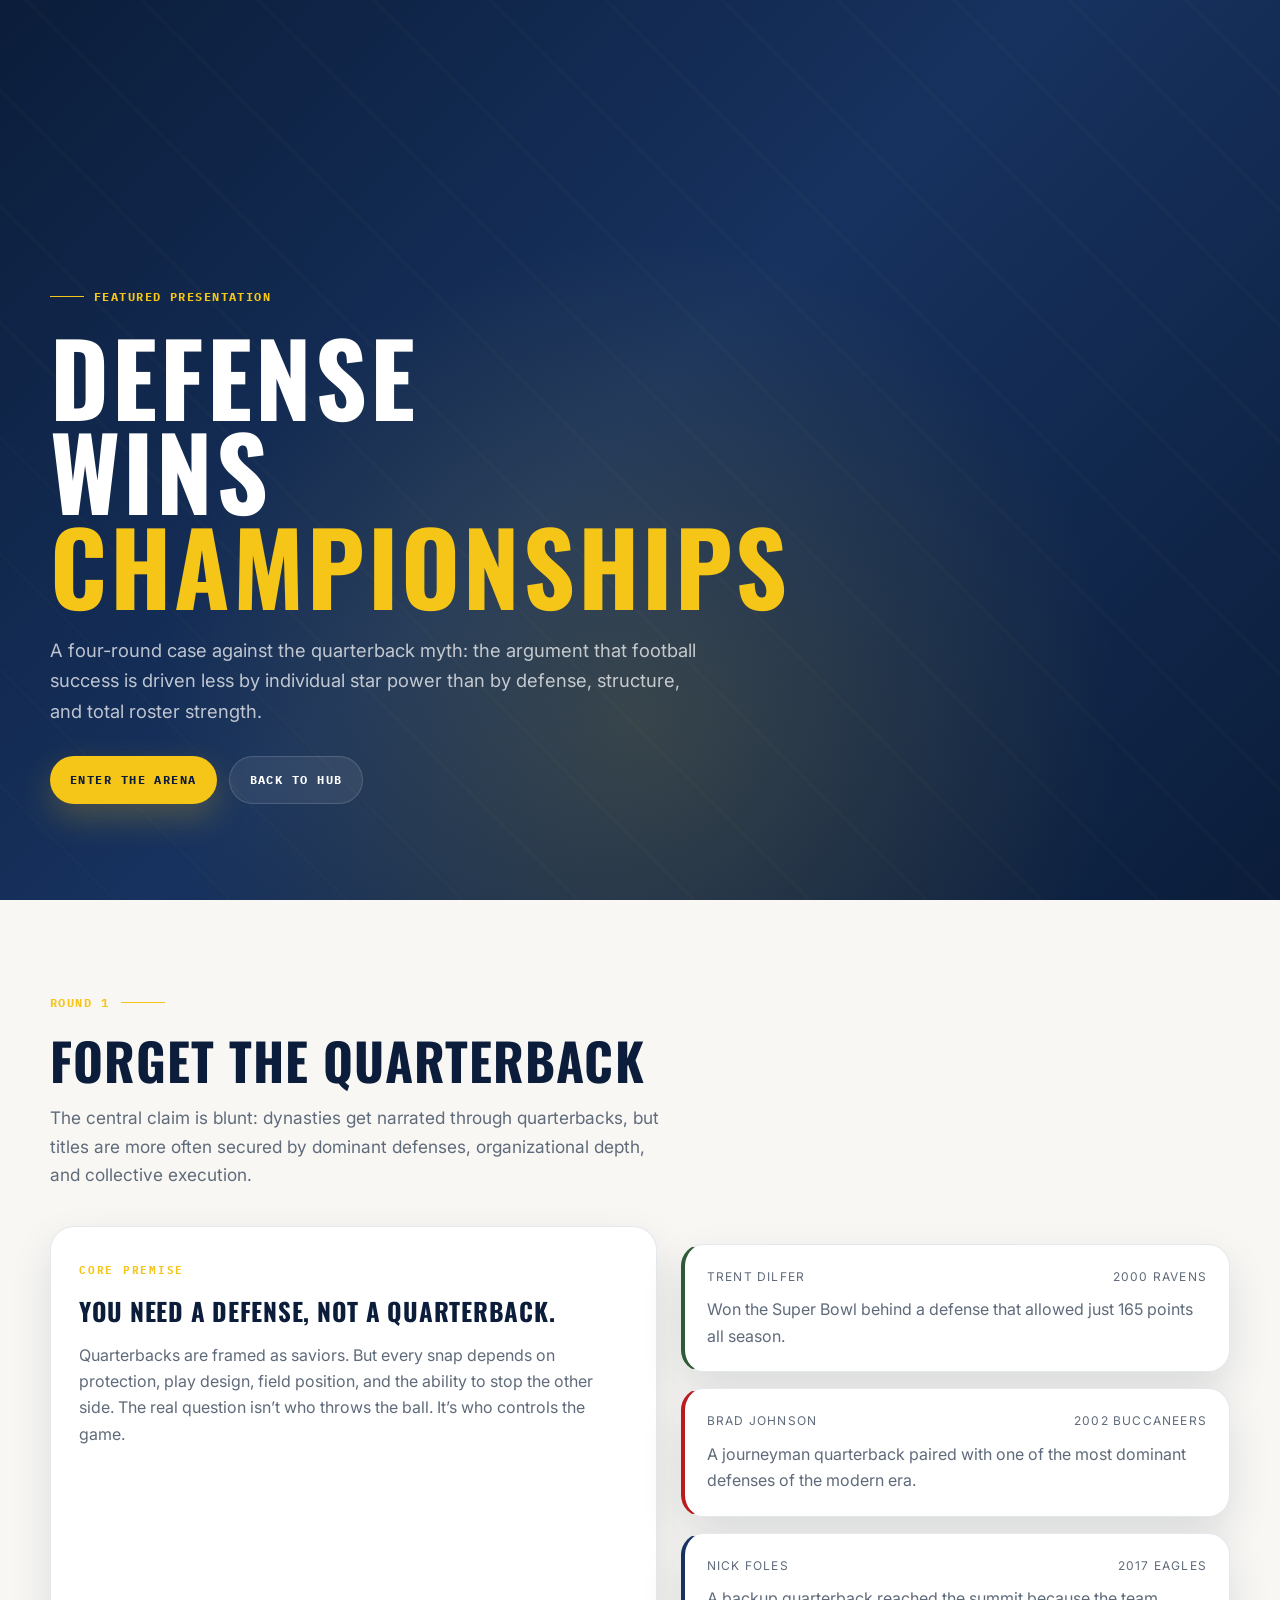
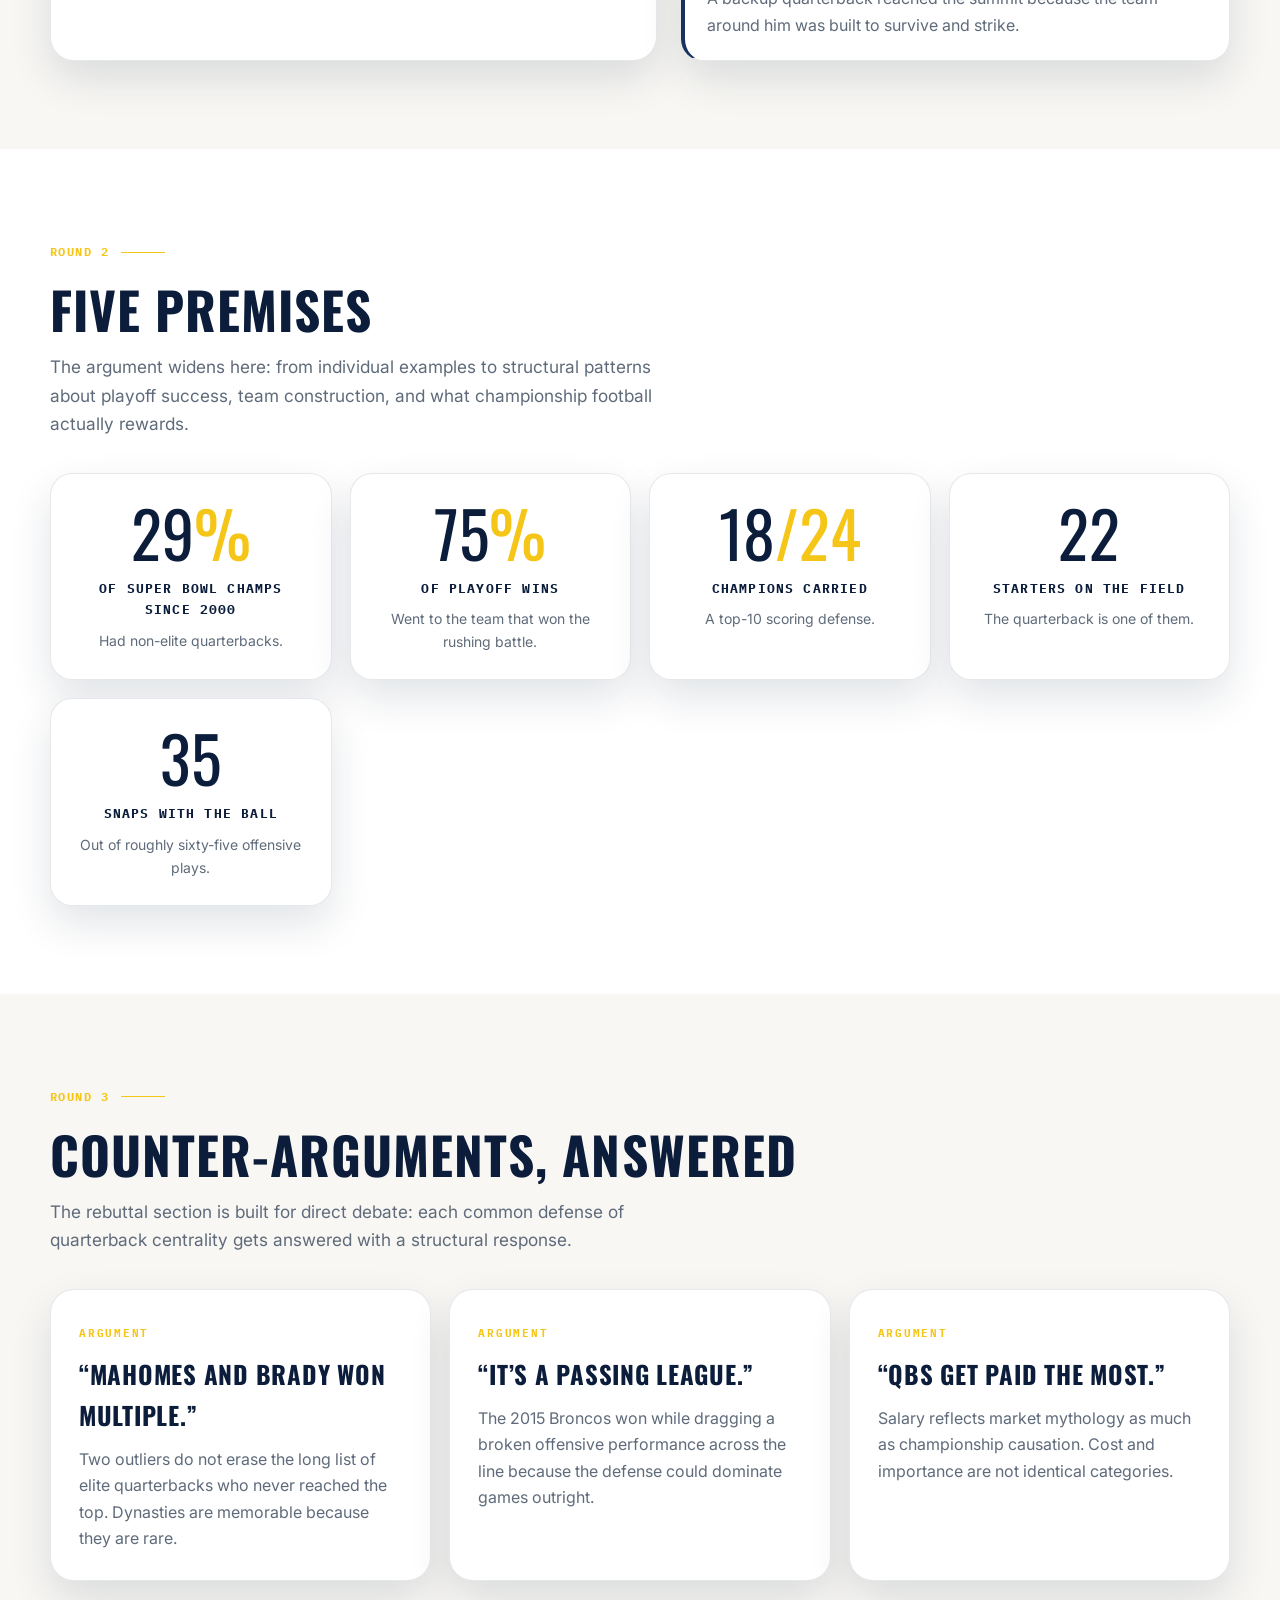
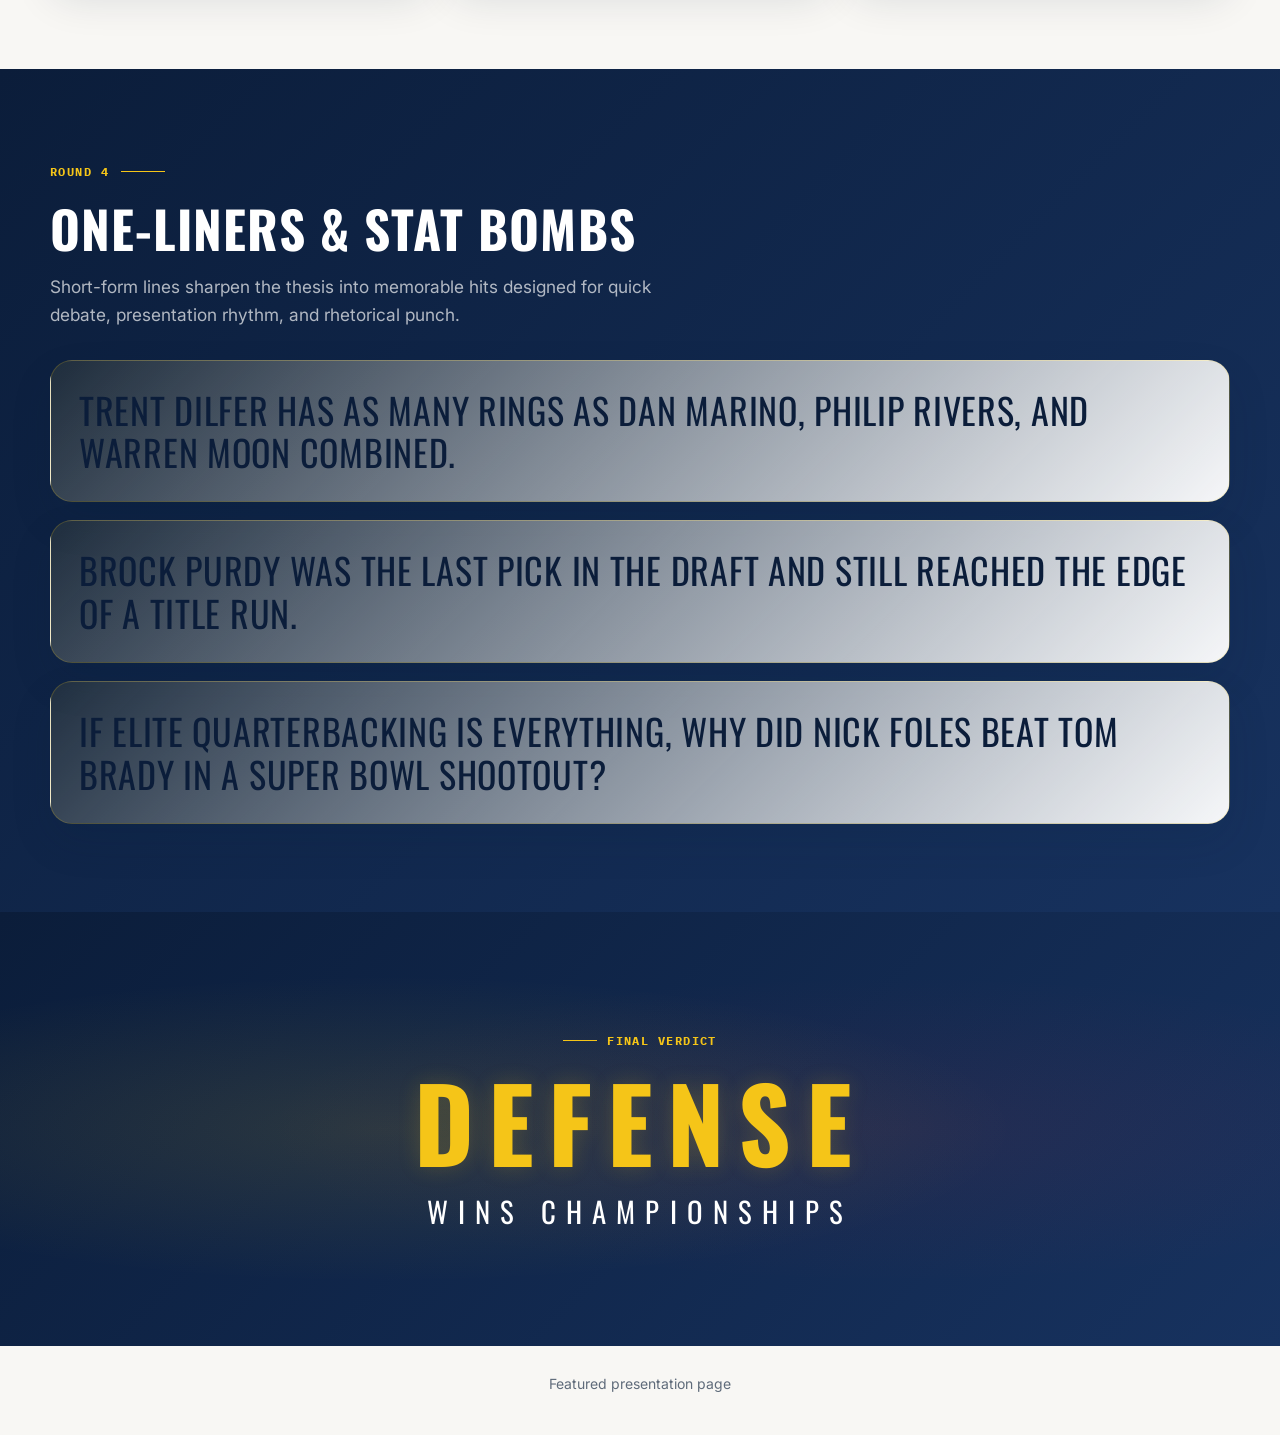
==== commit 3224fd00: "Replace featured app entry with static HTML presentation" ====
--- a/championship-blueprint/index.html
+++ b/championship-blueprint/index.html
@@ -1,16 +1,521 @@
-<!doctype html>
+<!DOCTYPE html>
 <html lang="en">
-  <head>
-    <meta charset="UTF-8" />
-    <meta name="viewport" content="width=device-width, initial-scale=1.0" />
-    <title>Championship Blueprint</title>
-    <link rel="preconnect" href="https://fonts.googleapis.com" />
-    <link rel="preconnect" href="https://fonts.gstatic.com" crossorigin />
-    <link href="https://fonts.googleapis.com/css2?family=Inter:wght@400;500;600&family=JetBrains+Mono:wght@400;700&family=Oswald:wght@500;700&display=swap" rel="stylesheet" />
-    <script type="module" crossorigin src="./assets/index-D-6flBVo.js"></script>
-    <link rel="stylesheet" crossorigin href="./assets/index-B8lQ7ONb.css">
-  </head>
-  <body>
-    <div id="root"></div>
-  </body>
+<head>
+  <meta charset="UTF-8" />
+  <meta name="viewport" content="width=device-width, initial-scale=1.0" />
+  <title>Championship Blueprint</title>
+  <link rel="preconnect" href="https://fonts.googleapis.com" />
+  <link rel="preconnect" href="https://fonts.gstatic.com" crossorigin />
+  <link href="https://fonts.googleapis.com/css2?family=Oswald:wght@400;500;600;700&family=Inter:wght@400;500;600;700&family=IBM+Plex+Mono:wght@400;600&display=swap" rel="stylesheet" />
+  <style>
+    :root {
+      --navy: #0b1d3a;
+      --navy-2: #17325f;
+      --gold: #f5c518;
+      --gold-2: #ffd93d;
+      --paper: #f8f7f4;
+      --ink: #111827;
+      --muted: #5f6b7a;
+      --green: #2e5a38;
+      --red: #b91c1c;
+      --purple: #5b3aa8;
+      --line: rgba(11, 29, 58, 0.1);
+      --shadow: 0 18px 42px rgba(11, 29, 58, 0.12);
+    }
+
+    * { box-sizing: border-box; }
+    html { scroll-behavior: smooth; }
+    body {
+      margin: 0;
+      font-family: Inter, system-ui, sans-serif;
+      color: var(--ink);
+      background: var(--paper);
+      line-height: 1.65;
+    }
+
+    a { color: inherit; text-decoration: none; }
+
+    .mono {
+      font-family: "IBM Plex Mono", monospace;
+      letter-spacing: 0.12em;
+      text-transform: uppercase;
+    }
+
+    .heading {
+      font-family: Oswald, sans-serif;
+      text-transform: uppercase;
+      letter-spacing: 0.02em;
+    }
+
+    .wrap {
+      width: min(1180px, calc(100% - 32px));
+      margin: 0 auto;
+    }
+
+    .hero {
+      position: relative;
+      overflow: hidden;
+      min-height: 100vh;
+      display: flex;
+      align-items: flex-end;
+      background: linear-gradient(135deg, var(--navy) 0%, var(--navy-2) 48%, var(--navy) 100%);
+      color: white;
+    }
+
+    .hero::before {
+      content: '';
+      position: absolute;
+      inset: 0;
+      background:
+        radial-gradient(circle at 50% 80%, rgba(245, 197, 24, 0.16) 0%, transparent 50%),
+        repeating-linear-gradient(45deg, transparent, transparent 80px, rgba(245, 197, 24, 0.025) 80px, rgba(245, 197, 24, 0.025) 82px);
+      pointer-events: none;
+    }
+
+    .hero-inner {
+      position: relative;
+      z-index: 1;
+      width: min(1180px, calc(100% - 32px));
+      margin: 0 auto;
+      padding: 0 0 96px;
+    }
+
+    .eyebrow {
+      display: inline-flex;
+      align-items: center;
+      gap: 10px;
+      margin-bottom: 22px;
+      color: var(--gold);
+      font-size: 12px;
+      font-weight: 700;
+    }
+
+    .eyebrow::before {
+      content: '';
+      width: 34px;
+      height: 1px;
+      background: var(--gold);
+    }
+
+    h1 {
+      margin: 0;
+      max-width: 10ch;
+      font-family: Oswald, sans-serif;
+      text-transform: uppercase;
+      font-size: clamp(3.4rem, 8vw, 6.3rem);
+      line-height: 0.94;
+      letter-spacing: 0.03em;
+    }
+
+    h1 span { color: var(--gold); }
+
+    .hero-sub {
+      max-width: 54ch;
+      margin-top: 22px;
+      font-size: clamp(1rem, 1.8vw, 1.15rem);
+      color: rgba(255, 255, 255, 0.72);
+    }
+
+    .hero-actions {
+      display: flex;
+      flex-wrap: wrap;
+      gap: 12px;
+      margin-top: 30px;
+    }
+
+    .btn {
+      display: inline-flex;
+      align-items: center;
+      justify-content: center;
+      min-height: 48px;
+      padding: 0 20px;
+      border-radius: 999px;
+      font-size: 12px;
+      font-weight: 700;
+      letter-spacing: 0.12em;
+      text-transform: uppercase;
+      transition: transform 0.18s ease, box-shadow 0.18s ease, background 0.18s ease;
+    }
+
+    .btn:hover { transform: translateY(-1px); }
+
+    .btn-primary {
+      background: var(--gold);
+      color: var(--navy);
+      box-shadow: 0 14px 34px rgba(245, 197, 24, 0.24);
+    }
+
+    .btn-secondary {
+      background: rgba(255,255,255,0.08);
+      color: white;
+      border: 1px solid rgba(255,255,255,0.14);
+    }
+
+    .section {
+      padding: 88px 0;
+    }
+
+    .section-label {
+      display: inline-flex;
+      align-items: center;
+      gap: 12px;
+      margin-bottom: 22px;
+      color: var(--gold);
+      font-size: 12px;
+      font-weight: 700;
+    }
+
+    .section-label::after {
+      content: '';
+      width: 44px;
+      height: 1px;
+      background: currentColor;
+    }
+
+    .title {
+      margin: 0;
+      font-family: Oswald, sans-serif;
+      text-transform: uppercase;
+      letter-spacing: 0.02em;
+      font-size: clamp(2.1rem, 4vw, 3.4rem);
+      line-height: 1;
+      color: var(--navy);
+    }
+
+    .lede {
+      max-width: 56ch;
+      margin-top: 18px;
+      color: var(--muted);
+      font-size: 1.08rem;
+    }
+
+    .card-grid {
+      display: grid;
+      grid-template-columns: repeat(auto-fit, minmax(240px, 1fr));
+      gap: 18px;
+      margin-top: 34px;
+    }
+
+    .stat-card, .case-card, .quote-card {
+      background: white;
+      border: 1px solid var(--line);
+      border-radius: 22px;
+      box-shadow: var(--shadow);
+    }
+
+    .stat-card {
+      padding: 26px 22px;
+      text-align: center;
+    }
+
+    .stat-value {
+      font-family: Oswald, sans-serif;
+      font-size: clamp(2.8rem, 5vw, 4.2rem);
+      line-height: 1;
+      color: var(--navy);
+    }
+
+    .stat-value span { color: var(--gold); }
+
+    .stat-title {
+      margin-top: 14px;
+      font-size: 13px;
+      font-weight: 700;
+      text-transform: uppercase;
+      letter-spacing: 0.09em;
+      color: var(--navy);
+    }
+
+    .stat-sub {
+      margin-top: 8px;
+      font-size: 14px;
+      color: var(--muted);
+    }
+
+    .split {
+      display: grid;
+      grid-template-columns: minmax(0, 1.05fr) minmax(280px, 0.95fr);
+      gap: 24px;
+      margin-top: 36px;
+    }
+
+    .feature-panel {
+      background: white;
+      border: 1px solid var(--line);
+      border-radius: 24px;
+      padding: 28px;
+      box-shadow: var(--shadow);
+    }
+
+    .feature-panel h3,
+    .case-card h3,
+    .quote-card h3 {
+      margin: 0 0 10px;
+      font-family: Oswald, sans-serif;
+      text-transform: uppercase;
+      letter-spacing: 0.03em;
+      font-size: 1.55rem;
+      color: var(--navy);
+    }
+
+    .feature-panel p,
+    .case-card p,
+    .quote-card p {
+      margin: 0;
+      color: var(--muted);
+    }
+
+    .tag {
+      display: inline-block;
+      margin-bottom: 12px;
+      color: var(--gold);
+      font-size: 11px;
+      font-weight: 700;
+      letter-spacing: 0.16em;
+      text-transform: uppercase;
+    }
+
+    .case-list {
+      display: grid;
+      gap: 16px;
+      margin-top: 18px;
+    }
+
+    .case-card {
+      padding: 22px;
+      border-left: 4px solid var(--navy);
+    }
+
+    .case-meta {
+      display: flex;
+      justify-content: space-between;
+      gap: 12px;
+      margin-bottom: 10px;
+      font-size: 12px;
+      text-transform: uppercase;
+      letter-spacing: 0.1em;
+      color: var(--muted);
+    }
+
+    .rapid-grid {
+      display: grid;
+      gap: 18px;
+      margin-top: 30px;
+    }
+
+    .quote-card {
+      padding: 28px;
+      background: linear-gradient(135deg, rgba(245,197,24,0.08), rgba(255,255,255,0.96));
+      border: 1px solid rgba(245,197,24,0.2);
+    }
+
+    .quote-card blockquote {
+      margin: 0;
+      font-family: Oswald, sans-serif;
+      text-transform: uppercase;
+      letter-spacing: 0.02em;
+      font-size: clamp(1.35rem, 3vw, 2.25rem);
+      line-height: 1.18;
+      color: var(--navy);
+    }
+
+    .verdict {
+      background: linear-gradient(135deg, var(--navy), var(--navy-2));
+      color: white;
+      text-align: center;
+      padding: 110px 24px;
+      overflow: hidden;
+      position: relative;
+    }
+
+    .verdict::before {
+      content: '';
+      position: absolute;
+      inset: 0;
+      background:
+        radial-gradient(ellipse at 30% 50%, rgba(245, 197, 24, 0.12) 0%, transparent 50%),
+        radial-gradient(ellipse at 70% 50%, rgba(230, 57, 70, 0.08) 0%, transparent 50%);
+      pointer-events: none;
+    }
+
+    .verdict-inner {
+      position: relative;
+      z-index: 1;
+      width: min(980px, calc(100% - 32px));
+      margin: 0 auto;
+    }
+
+    .verdict-big {
+      margin: 0;
+      font-family: Oswald, sans-serif;
+      text-transform: uppercase;
+      letter-spacing: 0.14em;
+      font-size: clamp(3rem, 8vw, 6.5rem);
+      line-height: 0.95;
+      color: var(--gold);
+      text-shadow: 0 0 22px rgba(245, 197, 24, 0.18);
+    }
+
+    .verdict-small {
+      margin-top: 18px;
+      font-family: Oswald, sans-serif;
+      text-transform: uppercase;
+      letter-spacing: 0.35em;
+      font-size: clamp(1rem, 2.4vw, 1.8rem);
+      color: white;
+    }
+
+    .footer {
+      padding: 26px 0 40px;
+      text-align: center;
+      color: var(--muted);
+      font-size: 14px;
+    }
+
+    @media (max-width: 900px) {
+      .split { grid-template-columns: 1fr; }
+      .hero-inner { padding-bottom: 72px; }
+    }
+  </style>
+</head>
+<body>
+  <header class="hero">
+    <div class="hero-inner">
+      <div class="eyebrow mono">Featured Presentation</div>
+      <h1>Defense Wins <span>Championships</span></h1>
+      <p class="hero-sub">A four-round case against the quarterback myth: the argument that football success is driven less by individual star power than by defense, structure, and total roster strength.</p>
+      <div class="hero-actions">
+        <a class="btn btn-primary mono" href="#round1">Enter the Arena</a>
+        <a class="btn btn-secondary mono" href="../index.html">Back to Hub</a>
+      </div>
+    </div>
+  </header>
+
+  <main>
+    <section class="section" id="round1">
+      <div class="wrap">
+        <div class="section-label mono">Round 1</div>
+        <h2 class="title">Forget the Quarterback</h2>
+        <p class="lede">The central claim is blunt: dynasties get narrated through quarterbacks, but titles are more often secured by dominant defenses, organizational depth, and collective execution.</p>
+
+        <div class="split">
+          <article class="feature-panel">
+            <div class="tag mono">Core Premise</div>
+            <h3>You need a defense, not a quarterback.</h3>
+            <p>Quarterbacks are framed as saviors. But every snap depends on protection, play design, field position, and the ability to stop the other side. The real question isn’t who throws the ball. It’s who controls the game.</p>
+          </article>
+
+          <div class="case-list">
+            <article class="case-card" style="border-left-color:#2e5a38;">
+              <div class="case-meta"><span>Trent Dilfer</span><span>2000 Ravens</span></div>
+              <p>Won the Super Bowl behind a defense that allowed just 165 points all season.</p>
+            </article>
+            <article class="case-card" style="border-left-color:#b91c1c;">
+              <div class="case-meta"><span>Brad Johnson</span><span>2002 Buccaneers</span></div>
+              <p>A journeyman quarterback paired with one of the most dominant defenses of the modern era.</p>
+            </article>
+            <article class="case-card" style="border-left-color:#17325f;">
+              <div class="case-meta"><span>Nick Foles</span><span>2017 Eagles</span></div>
+              <p>A backup quarterback reached the summit because the team around him was built to survive and strike.</p>
+            </article>
+          </div>
+        </div>
+      </div>
+    </section>
+
+    <section class="section" id="round2" style="background:#ffffff;">
+      <div class="wrap">
+        <div class="section-label mono">Round 2</div>
+        <h2 class="title">Five Premises</h2>
+        <p class="lede">The argument widens here: from individual examples to structural patterns about playoff success, team construction, and what championship football actually rewards.</p>
+
+        <div class="card-grid">
+          <article class="stat-card">
+            <div class="stat-value">29<span>%</span></div>
+            <div class="stat-title mono">Of Super Bowl champs since 2000</div>
+            <div class="stat-sub">Had non-elite quarterbacks.</div>
+          </article>
+          <article class="stat-card">
+            <div class="stat-value">75<span>%</span></div>
+            <div class="stat-title mono">Of playoff wins</div>
+            <div class="stat-sub">Went to the team that won the rushing battle.</div>
+          </article>
+          <article class="stat-card">
+            <div class="stat-value">18<span>/24</span></div>
+            <div class="stat-title mono">Champions carried</div>
+            <div class="stat-sub">A top-10 scoring defense.</div>
+          </article>
+          <article class="stat-card">
+            <div class="stat-value">22</div>
+            <div class="stat-title mono">Starters on the field</div>
+            <div class="stat-sub">The quarterback is one of them.</div>
+          </article>
+          <article class="stat-card">
+            <div class="stat-value">35</div>
+            <div class="stat-title mono">Snaps with the ball</div>
+            <div class="stat-sub">Out of roughly sixty-five offensive plays.</div>
+          </article>
+        </div>
+      </div>
+    </section>
+
+    <section class="section" id="round3">
+      <div class="wrap">
+        <div class="section-label mono">Round 3</div>
+        <h2 class="title">Counter-Arguments, Answered</h2>
+        <p class="lede">The rebuttal section is built for direct debate: each common defense of quarterback centrality gets answered with a structural response.</p>
+
+        <div class="card-grid">
+          <article class="feature-panel">
+            <div class="tag mono">Argument</div>
+            <h3>“Mahomes and Brady won multiple.”</h3>
+            <p>Two outliers do not erase the long list of elite quarterbacks who never reached the top. Dynasties are memorable because they are rare.</p>
+          </article>
+          <article class="feature-panel">
+            <div class="tag mono">Argument</div>
+            <h3>“It’s a passing league.”</h3>
+            <p>The 2015 Broncos won while dragging a broken offensive performance across the line because the defense could dominate games outright.</p>
+          </article>
+          <article class="feature-panel">
+            <div class="tag mono">Argument</div>
+            <h3>“QBs get paid the most.”</h3>
+            <p>Salary reflects market mythology as much as championship causation. Cost and importance are not identical categories.</p>
+          </article>
+        </div>
+      </div>
+    </section>
+
+    <section class="section" id="round4" style="background:linear-gradient(135deg, #0b1d3a, #17325f); color:white;">
+      <div class="wrap">
+        <div class="section-label mono" style="color:var(--gold);">Round 4</div>
+        <h2 class="title" style="color:white;">One-Liners &amp; Stat Bombs</h2>
+        <p class="lede" style="color:rgba(255,255,255,0.68);">Short-form lines sharpen the thesis into memorable hits designed for quick debate, presentation rhythm, and rhetorical punch.</p>
+
+        <div class="rapid-grid">
+          <article class="quote-card">
+            <blockquote>Trent Dilfer has as many rings as Dan Marino, Philip Rivers, and Warren Moon combined.</blockquote>
+          </article>
+          <article class="quote-card">
+            <blockquote>Brock Purdy was the last pick in the draft and still reached the edge of a title run.</blockquote>
+          </article>
+          <article class="quote-card">
+            <blockquote>If elite quarterbacking is everything, why did Nick Foles beat Tom Brady in a Super Bowl shootout?</blockquote>
+          </article>
+        </div>
+      </div>
+    </section>
+
+    <section class="verdict" id="verdict">
+      <div class="verdict-inner">
+        <div class="eyebrow mono" style="justify-content:center; color:var(--gold);">Final Verdict</div>
+        <h2 class="verdict-big">Defense</h2>
+        <div class="verdict-small">Wins Championships</div>
+      </div>
+    </section>
+  </main>
+
+  <footer class="footer">
+    <div class="wrap">Featured presentation page</div>
+  </footer>
+</body>
 </html>
